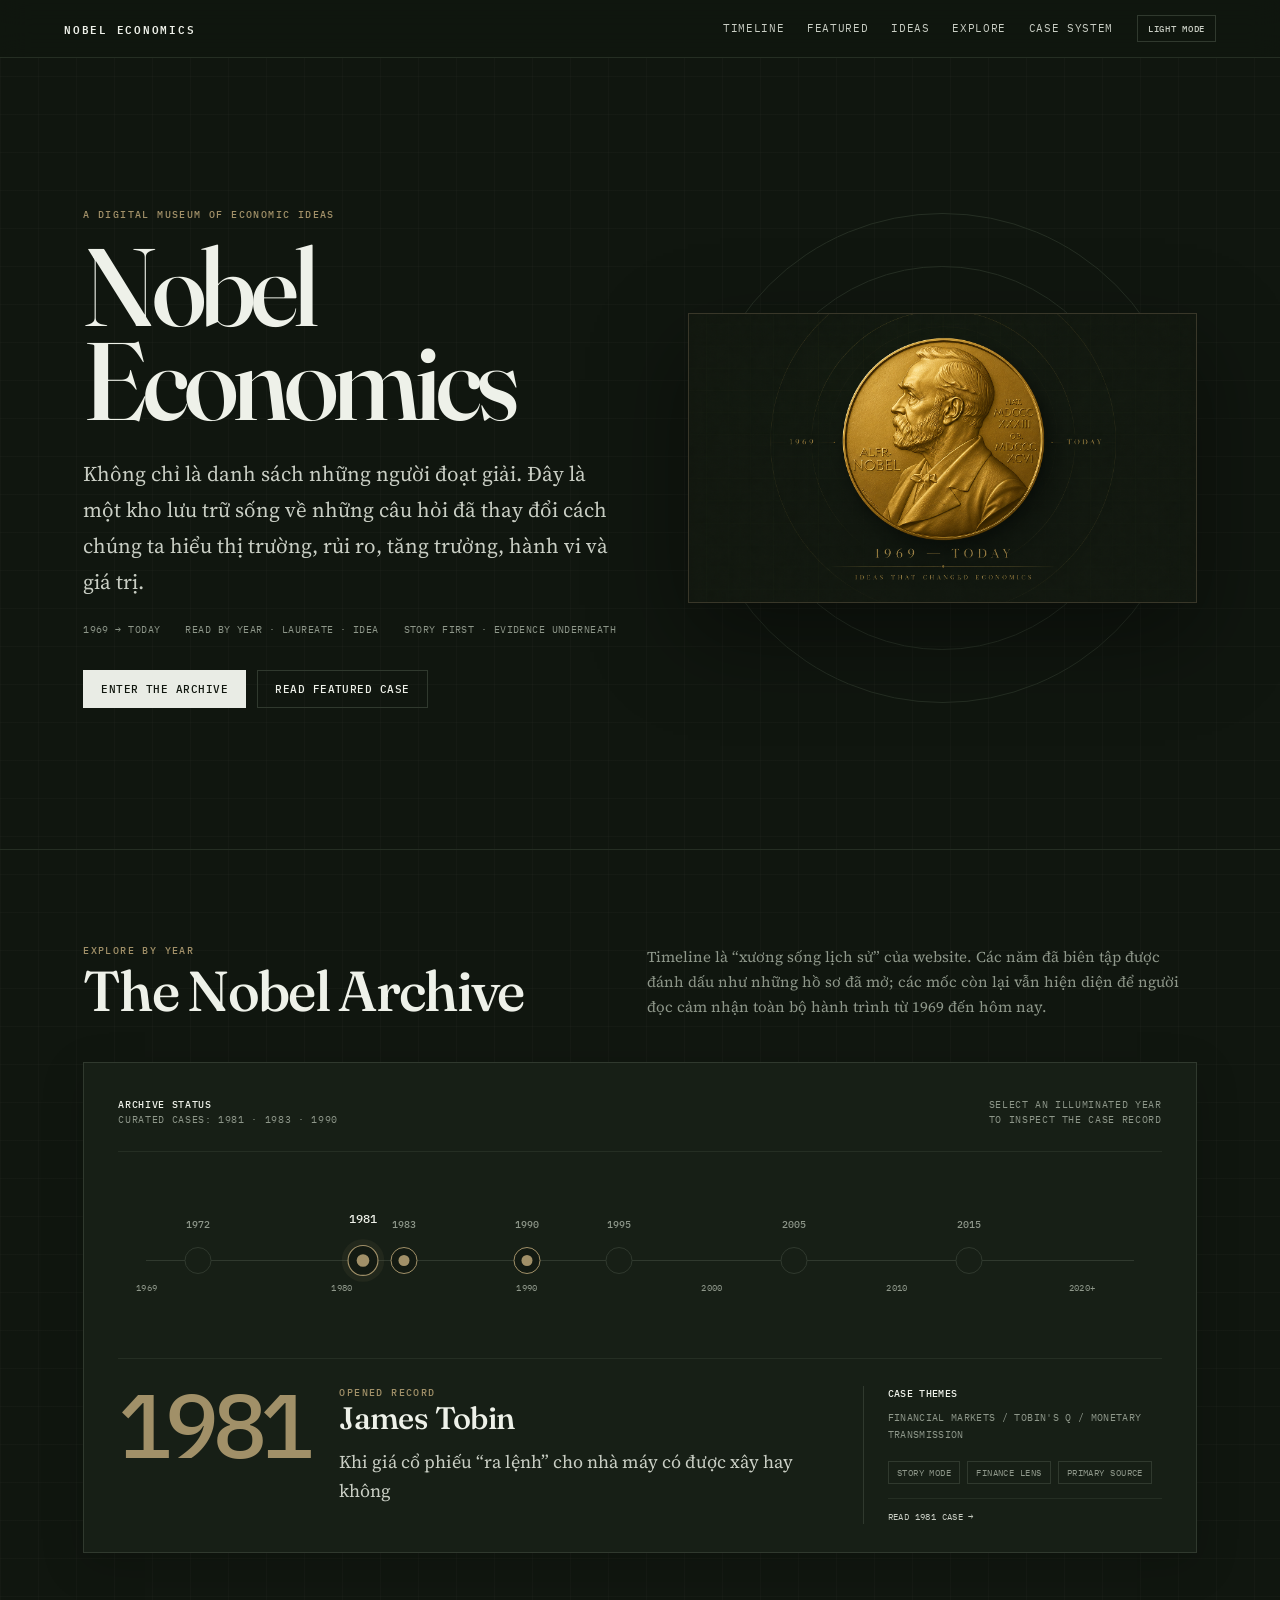
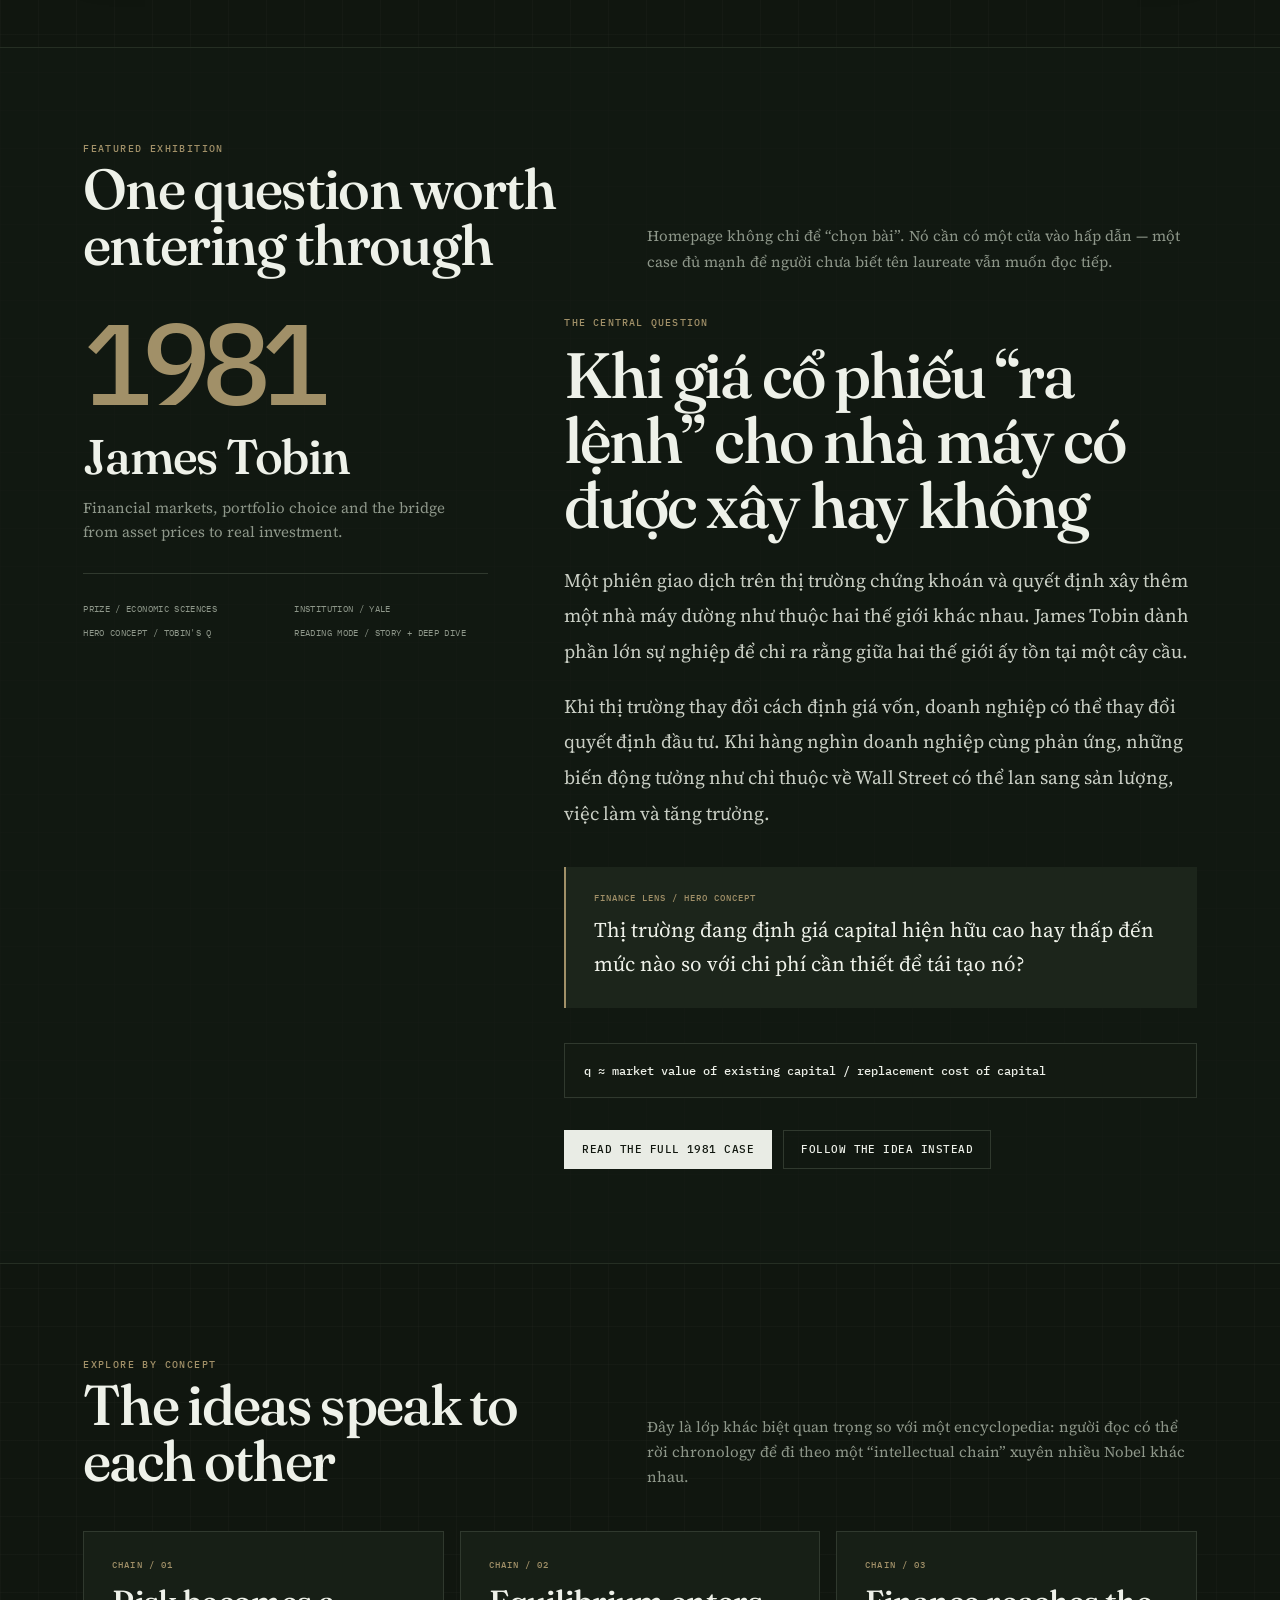
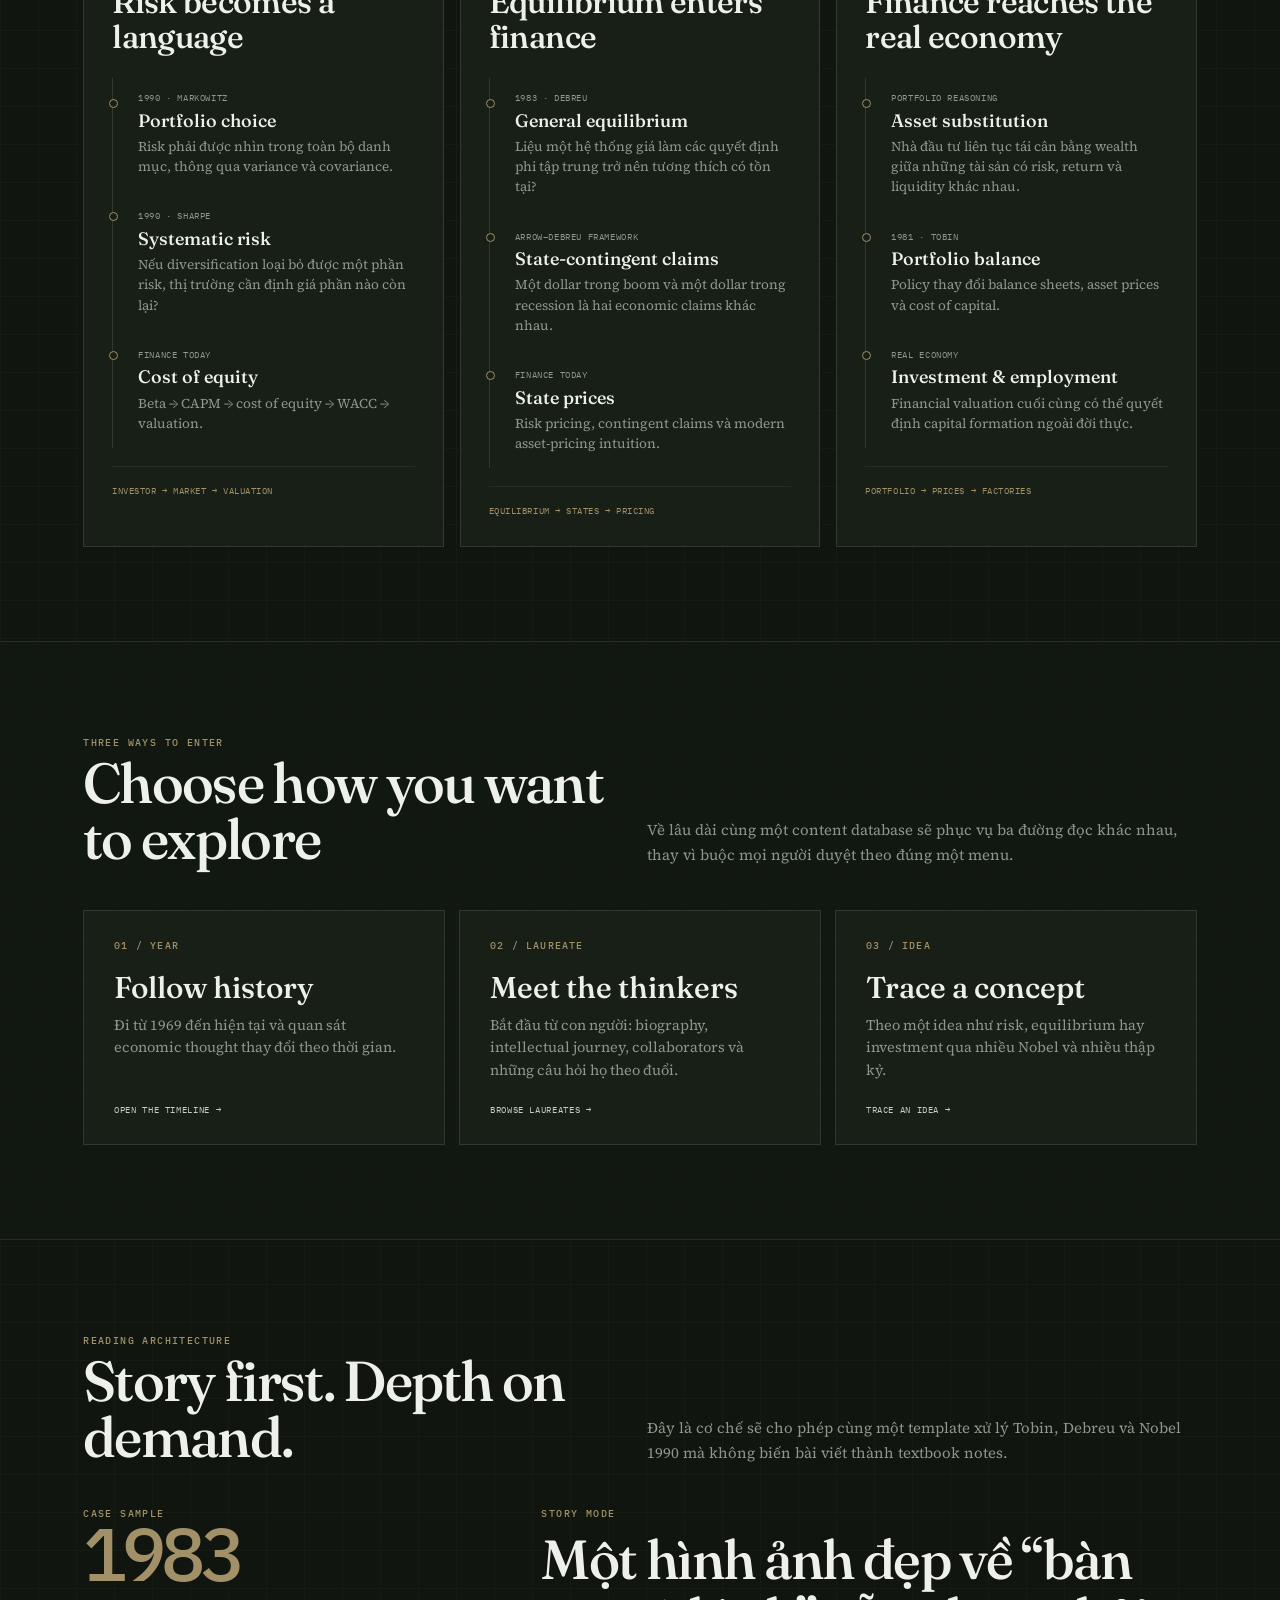
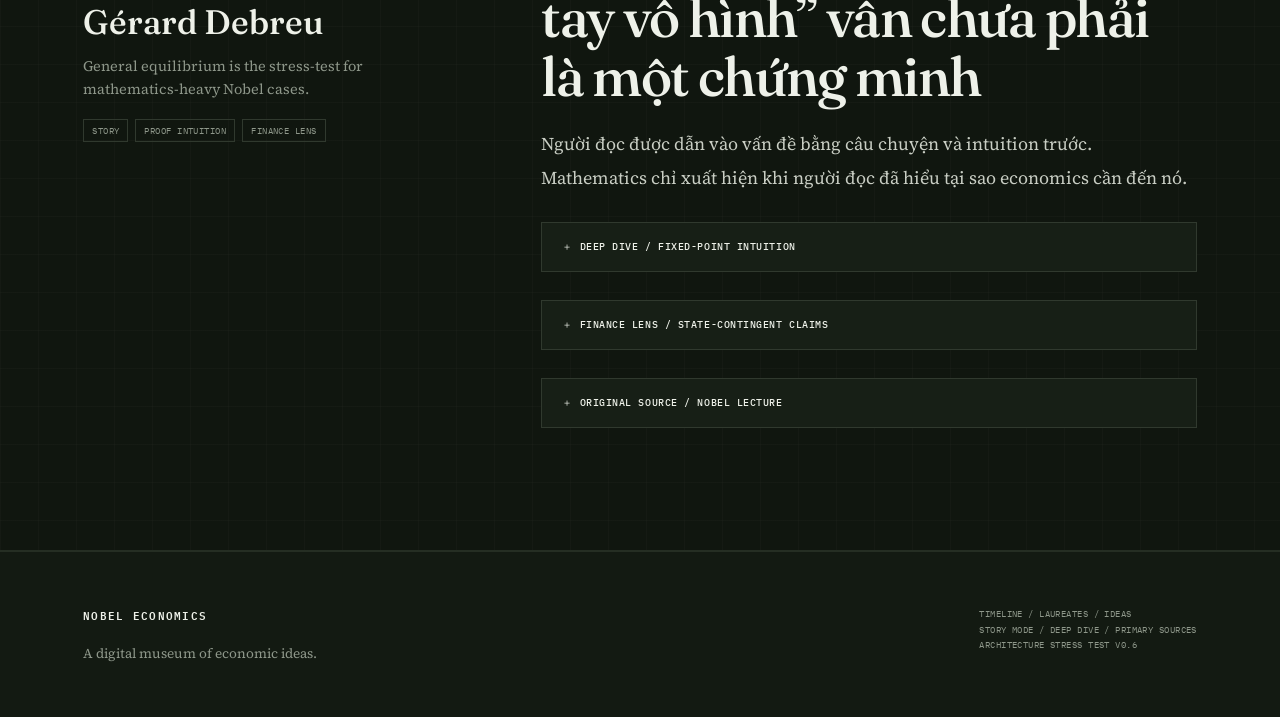
==== index.html @ 2928ac64 "Launch Nobel Economics v1" ====
<!doctype html>
<html lang="vi" data-theme="dark">
<head>
<meta charset="utf-8">
<meta name="viewport" content="width=device-width,initial-scale=1">
<meta name="color-scheme" content="dark light">
<title>Nobel Economics — Architecture Stress Test v0.6</title>
<link rel="preconnect" href="https://fonts.googleapis.com">
<link rel="preconnect" href="https://fonts.gstatic.com" crossorigin>
<link href="https://fonts.googleapis.com/css2?family=Fraunces:opsz,wght@9..144,400;9..144,520;9..144,650;9..144,750&family=IBM+Plex+Mono:wght@400;500;600&family=Source+Serif+4:opsz,wght@8..60,400;8..60,500;8..60,600&display=swap" rel="stylesheet">
<link rel="stylesheet" href="assets/site.css">
</head>
<body class="home-page">

<header class="topbar">
  <a class="brand" href="#home">NOBEL ECONOMICS</a>
  <div class="nav-wrap">
    <nav class="nav">
      <a href="#timeline">Timeline</a>
      <a href="#featured">Featured</a>
      <a href="#ideas">Ideas</a>
      <a href="#browse">Explore</a>
      <a href="#case-system">Case system</a>
    </nav>
    <button class="theme-toggle" id="themeToggle" type="button" aria-label="Chuyển chế độ sáng tối">LIGHT MODE</button>
  </div>
</header>

<main id="home">
  <section class="hero">
    <div>
      <div class="kicker">A digital museum of economic ideas</div>
      <h1>Nobel<br>Economics</h1>
      <p class="lead">Không chỉ là danh sách những người đoạt giải. Đây là một kho lưu trữ sống về những câu hỏi đã thay đổi cách chúng ta hiểu thị trường, rủi ro, tăng trưởng, hành vi và giá trị.</p>
      <div class="micro">
        <span>1969 → Today</span>
        <span>Read by year · laureate · idea</span>
        <span>Story first · evidence underneath</span>
      </div>
      <div class="cta">
        <a class="btn primary" href="#timeline">Enter the archive</a>
        <a class="btn ghost" href="cases/1981.html">Read featured case</a>
      </div>
    </div>

    <div class="medal-stage" aria-label="Nobel Economics medal hero">
      <div class="medal-art">
        <img src="assets/medal.png" alt="Stylized Nobel medal visual for the Nobel Economics project">
      </div>
    </div>
  </section>

  <section class="section" id="timeline">
    <div class="section-head">
      <div>
        <div class="kicker">Explore by year</div>
        <h2>The Nobel Archive</h2>
      </div>
      <div class="section-note">
        Timeline là “xương sống lịch sử” của website. Các năm đã biên tập được đánh dấu như những hồ sơ đã mở; các mốc còn lại vẫn hiện diện để người đọc cảm nhận toàn bộ hành trình từ 1969 đến hôm nay.
      </div>
    </div>

    <div class="archive-shell">
      <div class="archive-top">
        <div class="status"><b>Archive status</b><br>Curated cases: 1981 · 1983 · 1990</div>
        <div class="status">Select an illuminated year<br>to inspect the case record</div>
      </div>

      <div class="timeline-area">
        <div class="timeline-track">
          <div class="timeline-line"></div>

          <span class="timeline-decade" style="left:2%">1969</span>
          <span class="timeline-decade" style="left:21%">1980</span>
          <span class="timeline-decade" style="left:39%">1990</span>
          <span class="timeline-decade" style="left:57%">2000</span>
          <span class="timeline-decade" style="left:75%">2010</span>
          <span class="timeline-decade" style="left:93%">2020+</span>

          <button class="year-node available active" style="left:23%" data-year="1981" data-url="cases/1981.html" data-name="James Tobin" data-question="Khi giá cổ phiếu “ra lệnh” cho nhà máy có được xây hay không" data-topics="Financial markets / Tobin's q / Monetary transmission" aria-label="1981 James Tobin"></button>
          <button class="year-node available" style="left:27%" data-year="1983" data-url="cases/1983.html" data-name="Gérard Debreu" data-question="Một nền kinh tế phi tập trung có thực sự tồn tại một hệ thống giá cân bằng?" data-topics="General equilibrium / Fixed point / State-contingent claims" aria-label="1983 Gerard Debreu"></button>
          <button class="year-node available" style="left:39%" data-year="1990" data-url="cases/1990.html" data-name="Markowitz · Miller · Sharpe" data-question="Finance học cách đo lường, định giá và phân bổ rủi ro như thế nào?" data-topics="Portfolio / CAPM / Corporate finance" aria-label="1990 Markowitz Miller Sharpe"></button>

          <button class="year-node" style="left:7%" data-year="1972" aria-label="1972 chưa biên tập"></button>
          <button class="year-node" style="left:48%" data-year="1995" aria-label="1995 chưa biên tập"></button>
          <button class="year-node" style="left:65%" data-year="2005" aria-label="2005 chưa biên tập"></button>
          <button class="year-node" style="left:82%" data-year="2015" aria-label="2015 chưa biên tập"></button>
        </div>
      </div>

      <div class="timeline-detail" id="timelineDetail">
        <div class="year-big" id="detailYear">1981</div>
        <div>
          <div class="kicker">Opened record</div>
          <h3 id="detailName">James Tobin</h3>
          <p class="question" id="detailQuestion">Khi giá cổ phiếu “ra lệnh” cho nhà máy có được xây hay không</p>
        </div>
        <div class="meta-block">
          <strong>Case themes</strong>
          <div id="detailTopics">Financial markets / Tobin's q / Monetary transmission</div>
          <div class="tags"><span class="tag">Story mode</span><span class="tag">Finance lens</span><span class="tag">Primary source</span></div>
          <a class="idea-link" id="detailLink" href="cases/1981.html">Read 1981 case →</a>
        </div>
      </div>
    </div>
  </section>

  <section class="section alt" id="featured">
    <div class="section-head">
      <div>
        <div class="kicker">Featured exhibition</div>
        <h2>One question worth entering through</h2>
      </div>
      <div class="section-note">
        Homepage không chỉ để “chọn bài”. Nó cần có một cửa vào hấp dẫn — một case đủ mạnh để người chưa biết tên laureate vẫn muốn đọc tiếp.
      </div>
    </div>

    <div class="featured">
      <aside class="featured-ledger">
        <div class="featured-year">1981</div>
        <div class="featured-name">James Tobin</div>
        <p>Financial markets, portfolio choice and the bridge from asset prices to real investment.</p>
        <div class="ledger-rule"></div>
        <div class="ledger-list">
          <span>Prize / Economic Sciences</span>
          <span>Institution / Yale</span>
          <span>Hero concept / Tobin's q</span>
          <span>Reading mode / Story + Deep Dive</span>
        </div>
      </aside>

      <article class="featured-story">
        <div class="eyebrow">The central question</div>
        <h3>Khi giá cổ phiếu “ra lệnh” cho nhà máy có được xây hay không</h3>
        <p>Một phiên giao dịch trên thị trường chứng khoán và quyết định xây thêm một nhà máy dường như thuộc hai thế giới khác nhau. James Tobin dành phần lớn sự nghiệp để chỉ ra rằng giữa hai thế giới ấy tồn tại một cây cầu.</p>
        <p>Khi thị trường thay đổi cách định giá vốn, doanh nghiệp có thể thay đổi quyết định đầu tư. Khi hàng nghìn doanh nghiệp cùng phản ứng, những biến động tưởng như chỉ thuộc về Wall Street có thể lan sang sản lượng, việc làm và tăng trưởng.</p>

        <div class="quote-box">
          <div class="q-label">Finance lens / hero concept</div>
          <p>Thị trường đang định giá capital hiện hữu cao hay thấp đến mức nào so với chi phí cần thiết để tái tạo nó?</p>
        </div>

        <div class="formula">q ≈ market value of existing capital / replacement cost of capital</div>

        <div class="featured-actions">
          <a class="btn primary" href="cases/1981.html">Read the full 1981 case</a>
          <a class="btn ghost" href="#ideas">Follow the idea instead</a>
        </div>
      </article>
    </div>
  </section>

  <section class="section" id="ideas">
    <div class="section-head">
      <div>
        <div class="kicker">Explore by concept</div>
        <h2>The ideas speak to each other</h2>
      </div>
      <div class="section-note">
        Đây là lớp khác biệt quan trọng so với một encyclopedia: người đọc có thể rời chronology để đi theo một “intellectual chain” xuyên nhiều Nobel khác nhau.
      </div>
    </div>

    <div class="network">
      <article class="chain">
        <div class="chain-index">Chain / 01</div>
        <h3>Risk becomes a language</h3>
        <div class="chain-flow">
          <div class="chain-node"><small>1990 · Markowitz</small><b>Portfolio choice</b><p>Risk phải được nhìn trong toàn bộ danh mục, thông qua variance và covariance.</p></div>
          <div class="chain-node"><small>1990 · Sharpe</small><b>Systematic risk</b><p>Nếu diversification loại bỏ được một phần risk, thị trường cần định giá phần nào còn lại?</p></div>
          <div class="chain-node"><small>Finance today</small><b>Cost of equity</b><p>Beta → CAPM → cost of equity → WACC → valuation.</p></div>
        </div>
        <div class="chain-footer">Investor → market → valuation</div>
      </article>

      <article class="chain">
        <div class="chain-index">Chain / 02</div>
        <h3>Equilibrium enters finance</h3>
        <div class="chain-flow">
          <div class="chain-node"><small>1983 · Debreu</small><b>General equilibrium</b><p>Liệu một hệ thống giá làm các quyết định phi tập trung trở nên tương thích có tồn tại?</p></div>
          <div class="chain-node"><small>Arrow–Debreu framework</small><b>State-contingent claims</b><p>Một dollar trong boom và một dollar trong recession là hai economic claims khác nhau.</p></div>
          <div class="chain-node"><small>Finance today</small><b>State prices</b><p>Risk pricing, contingent claims và modern asset-pricing intuition.</p></div>
        </div>
        <div class="chain-footer">Equilibrium → states → pricing</div>
      </article>

      <article class="chain">
        <div class="chain-index">Chain / 03</div>
        <h3>Finance reaches the real economy</h3>
        <div class="chain-flow">
          <div class="chain-node"><small>Portfolio reasoning</small><b>Asset substitution</b><p>Nhà đầu tư liên tục tái cân bằng wealth giữa những tài sản có risk, return và liquidity khác nhau.</p></div>
          <div class="chain-node"><small>1981 · Tobin</small><b>Portfolio balance</b><p>Policy thay đổi balance sheets, asset prices và cost of capital.</p></div>
          <div class="chain-node"><small>Real economy</small><b>Investment & employment</b><p>Financial valuation cuối cùng có thể quyết định capital formation ngoài đời thực.</p></div>
        </div>
        <div class="chain-footer">Portfolio → prices → factories</div>
      </article>
    </div>
  </section>

  <section class="section alt" id="browse">
    <div class="section-head">
      <div>
        <div class="kicker">Three ways to enter</div>
        <h2>Choose how you want to explore</h2>
      </div>
      <div class="section-note">
        Về lâu dài cùng một content database sẽ phục vụ ba đường đọc khác nhau, thay vì buộc mọi người duyệt theo đúng một menu.
      </div>
    </div>

    <div class="browse-grid">
      <a class="browse-card" href="#timeline">
        <div><div class="num">01 / YEAR</div><h3>Follow history</h3><p>Đi từ 1969 đến hiện tại và quan sát economic thought thay đổi theo thời gian.</p></div>
        <span>Open the timeline →</span>
      </a>
      <a class="browse-card" href="#featured">
        <div><div class="num">02 / LAUREATE</div><h3>Meet the thinkers</h3><p>Bắt đầu từ con người: biography, intellectual journey, collaborators và những câu hỏi họ theo đuổi.</p></div>
        <span>Browse laureates →</span>
      </a>
      <a class="browse-card" href="#ideas">
        <div><div class="num">03 / IDEA</div><h3>Trace a concept</h3><p>Theo một idea như risk, equilibrium hay investment qua nhiều Nobel và nhiều thập kỷ.</p></div>
        <span>Trace an idea →</span>
      </a>
    </div>
  </section>

  <section class="section" id="case-system">
    <div class="section-head">
      <div>
        <div class="kicker">Reading architecture</div>
        <h2>Story first. Depth on demand.</h2>
      </div>
      <div class="section-note">
        Đây là cơ chế sẽ cho phép cùng một template xử lý Tobin, Debreu và Nobel 1990 mà không biến bài viết thành textbook notes.
      </div>
    </div>

    <div class="case-system">
      <aside>
        <div class="kicker">Case sample</div>
        <div class="case-year">1983</div>
        <h3>Gérard Debreu</h3>
        <p>General equilibrium is the stress-test for mathematics-heavy Nobel cases.</p>
        <div class="tags"><span class="tag">Story</span><span class="tag">Proof intuition</span><span class="tag">Finance lens</span></div>
      </aside>

      <article>
        <div class="kicker">Story mode</div>
        <h4>Một hình ảnh đẹp về “bàn tay vô hình” vẫn chưa phải là một chứng minh</h4>
        <p>Người đọc được dẫn vào vấn đề bằng câu chuyện và intuition trước. Mathematics chỉ xuất hiện khi người đọc đã hiểu tại sao economics cần đến nó.</p>

        <div class="deep">
          <button type="button">＋ Deep dive / fixed-point intuition</button>
          <div class="content">Expandable block dành cho topology, convexity, proof intuition hoặc diagram. Người đọc phổ thông có thể bỏ qua hoàn toàn mà narrative vẫn liền mạch.</div>
        </div>

        <div class="deep">
          <button type="button">＋ Finance lens / state-contingent claims</button>
          <div class="content">Một chiếc ô giao khi trời mưa và một chiếc ô giao khi trời nắng có thể là hai commodities khác nhau. Từ đây mở đường sang state prices và asset pricing.</div>
        </div>

        <div class="deep">
          <button type="button">＋ Original source / Nobel lecture</button>
          <div class="content">Primary source, page reference, quotation ngắn và context sẽ nằm ở lớp bằng chứng — tách khỏi dòng prose chính nhưng luôn truy cập được.</div>
        </div>
      </article>
    </div>
  </section>
</main>

<footer class="footer">
  <div><strong>NOBEL ECONOMICS</strong><br><br>A digital museum of economic ideas.</div>
  <div class="ledger">TIMELINE / LAUREATES / IDEAS<br>STORY MODE / DEEP DIVE / PRIMARY SOURCES<br>ARCHITECTURE STRESS TEST v0.6</div>
</footer>

<script src="assets/site.js" defer></script>
</body>
</html>
---- assets/site.css ----
:root{
  --display:"Fraunces",Georgia,serif;
  --text:"Source Serif 4",Georgia,serif;
  --mono:"IBM Plex Mono","Courier New",monospace;
  --gold:#e7b934;
  --brass:#75694f;
  --brass-hi:#a19068;
  --ease:220ms ease;
}
html[data-theme="dark"]{
  --bg:#10160f; --bg2:#131a12; --surface:#171f16; --surface2:#1c251b;
  --ink:#eef1e9; --ink2:#c9cec4; --muted:#8e978a;
  --line:#30392e; --line2:#252e23; --button:#e9ece5; --button-ink:#11170f;
  --shadow:rgba(0,0,0,.4); --grid:rgba(184,192,171,.026); --progress:#a19068;
}
html[data-theme="light"]{
  --bg:#ebe7dd; --bg2:#e3ded2; --surface:#f4f0e7; --surface2:#ece6da;
  --ink:#182117; --ink2:#394236; --muted:#6f756b;
  --line:#c8c0b0; --line2:#d7d0c3; --button:#172016; --button-ink:#f6f2e9;
  --shadow:rgba(31,39,30,.15); --grid:rgba(34,54,31,.034); --progress:#75694f;
}
*{box-sizing:border-box}
html{scroll-behavior:smooth}
body{
  margin:0;color:var(--ink);font-family:var(--text);
  background-color:var(--bg);
  background-image:
    linear-gradient(var(--grid) 1px,transparent 1px),
    linear-gradient(90deg,var(--grid) 1px,transparent 1px);
  background-size:38px 38px;
  transition:background-color var(--ease),color var(--ease);
}
a{color:inherit;text-decoration:none}
button{font:inherit}
::selection{background:var(--brass-hi);color:#fff}

.topbar{
  position:sticky;top:0;z-index:70;
  display:flex;align-items:center;justify-content:space-between;gap:24px;
  padding:15px 5vw;
  background:color-mix(in srgb,var(--bg) 91%,transparent);
  backdrop-filter:blur(14px);
  border-bottom:1px solid var(--line2);
}
.brand{font:600 11px/1 var(--mono);letter-spacing:.16em}
.nav-wrap,.nav-right{display:flex;align-items:center;gap:24px}
.nav{
  display:flex;gap:23px;
  font:400 10.5px/1 var(--mono);
  letter-spacing:.06em;color:var(--ink2);text-transform:uppercase;
}
.nav a:hover,.back:hover{color:var(--ink)}
.back{
  font:400 9.5px/1 var(--mono);
  letter-spacing:.06em;color:var(--muted);text-transform:uppercase;
}
.theme-toggle{
  border:1px solid var(--line);background:transparent;color:var(--ink2);
  padding:8px 10px;cursor:pointer;
  font:500 9px/1 var(--mono);letter-spacing:.08em;
}
.theme-toggle:hover{border-color:var(--brass-hi);color:var(--ink)}

.kicker{
  font:500 10px/1.3 var(--mono);
  letter-spacing:.14em;color:var(--brass-hi);text-transform:uppercase;
}
.btn{
  display:inline-block;padding:13px 17px;border:1px solid var(--line);
  font:500 10.5px/1 var(--mono);letter-spacing:.045em;text-transform:uppercase;
  transition:all var(--ease);
}
.btn.primary{background:var(--button);border-color:var(--button);color:var(--button-ink)}
.btn.ghost:hover,.btn.secondary:hover{border-color:var(--brass-hi);background:var(--surface)}
.tags{display:flex;gap:7px;flex-wrap:wrap;margin-top:18px}
.tag{
  padding:6px 8px;border:1px solid var(--line);color:var(--muted);
  font:400 9px/1 var(--mono);letter-spacing:.05em;text-transform:uppercase;
}

.deep{margin:28px 0;border:1px solid var(--line);background:var(--surface)}
.deep button{
  width:100%;border:0;background:transparent;text-align:left;cursor:pointer;
  padding:18px 20px;color:var(--ink);
  font:500 10px/1.2 var(--mono);letter-spacing:.055em;text-transform:uppercase;
}
.deep button:hover{color:var(--brass-hi)}
.deep .content{
  display:none;padding:0 20px 22px;color:var(--muted);
  font-size:14.8px;line-height:1.72;
}
.deep.open .content{display:block}
.deep .source-line{
  margin-top:15px;padding-top:13px;border-top:1px solid var(--line2);
  font:400 8.7px/1.6 var(--mono);letter-spacing:.04em;
  text-transform:uppercase;color:var(--muted);
}

.footer{
  padding:54px 6.5vw;background:var(--bg2);
  border-top:1px solid var(--line2);
  display:flex;justify-content:space-between;gap:30px;flex-wrap:wrap;
  color:var(--muted);font-size:13.5px;
}
.footer strong{font:600 10.5px/1 var(--mono);letter-spacing:.12em;color:var(--ink)}
.footer .ledger{
  font:400 8.7px/1.8 var(--mono);
  letter-spacing:.05em;text-transform:uppercase;
}

/* HOME ----------------------------------------------------------- */
.home-page .hero{
  min-height:88vh;display:grid;grid-template-columns:1.03fr .97fr;gap:5vw;
  align-items:center;padding:8vh 6.5vw 7vh;border-bottom:1px solid var(--line2);
}
.home-page .hero h1{
  font:520 clamp(62px,8.6vw,120px)/.86 var(--display);
  letter-spacing:-.047em;margin:18px 0 28px;
}
.home-page .hero .lead{
  max-width:710px;color:var(--ink2);font-size:21px;line-height:1.72;margin:0;
}
.home-page .hero .micro{
  margin-top:22px;display:flex;gap:25px;flex-wrap:wrap;color:var(--muted);
  font:400 9.7px/1.6 var(--mono);letter-spacing:.045em;text-transform:uppercase;
}
.cta{display:flex;gap:11px;flex-wrap:wrap;margin-top:32px}
.medal-stage{position:relative;display:grid;place-items:center;min-height:540px}
.medal-stage:before,.medal-stage:after{
  content:"";position:absolute;border:1px solid var(--line2);
  border-radius:50%;pointer-events:none;
}
.medal-stage:before{width:96%;aspect-ratio:1}
.medal-stage:after{width:75%;aspect-ratio:1}
.medal-art{
  position:relative;z-index:2;width:min(100%,760px);
  border:1px solid color-mix(in srgb,var(--brass) 42%,transparent);
  box-shadow:0 34px 90px var(--shadow);background:#0d130d;overflow:hidden;
}
.medal-art img{display:block;width:100%;height:auto}

.section{padding:94px 6.5vw;border-bottom:1px solid var(--line2)}
.section.alt{background:color-mix(in srgb,var(--bg2) 72%,transparent)}
.section-head{
  display:flex;align-items:end;justify-content:space-between;gap:35px;margin-bottom:42px;
}
.section h2{
  margin:6px 0 0;font:520 clamp(40px,4.4vw,61px)/1 var(--display);
  letter-spacing:-.03em;
}
.section-note{max-width:550px;color:var(--muted);font-size:15px;line-height:1.68}

.archive-shell{
  border:1px solid var(--line);background:var(--surface);
  padding:34px 34px 28px;box-shadow:0 12px 40px color-mix(in srgb,var(--shadow) 42%,transparent);
}
.archive-top{
  display:flex;justify-content:space-between;gap:20px;align-items:center;
  padding-bottom:24px;border-bottom:1px solid var(--line2);
}
.archive-top .status{
  font:400 9.5px/1.6 var(--mono);
  letter-spacing:.07em;color:var(--muted);text-transform:uppercase;
}
.archive-top .status b{color:var(--ink);font-weight:500}
.timeline-area{position:relative;padding:58px 8px 20px;overflow-x:auto}
.timeline-track{position:relative;min-width:920px;height:120px}
.timeline-line{position:absolute;left:20px;right:20px;top:50px;height:1px;background:var(--line)}
.timeline-decade{
  position:absolute;top:73px;transform:translateX(-50%);
  font:400 9px/1 var(--mono);color:var(--muted);letter-spacing:.03em;
}
.year-node{
  position:absolute;top:37px;transform:translateX(-50%);
  width:27px;height:27px;border-radius:50%;border:1px solid var(--line);
  background:var(--surface);cursor:pointer;transition:all var(--ease);padding:0;
}
.year-node:after{
  content:attr(data-year);position:absolute;top:-28px;left:50%;
  transform:translateX(-50%);white-space:nowrap;
  font:500 10px/1 var(--mono);color:var(--muted);
}
.year-node.available{border-color:var(--brass-hi);background:var(--bg2)}
.year-node.available:before{
  content:"";position:absolute;inset:7px;border-radius:50%;background:var(--brass-hi);
}
.year-node.available:hover,.year-node.available.active{
  transform:translateX(-50%) scale(1.15);
  box-shadow:0 0 0 5px color-mix(in srgb,var(--brass) 12%,transparent);
}
.year-node.available.active:after{color:var(--ink)}
.timeline-detail{
  margin-top:8px;border-top:1px solid var(--line2);padding-top:27px;
  display:grid;grid-template-columns:.34fr 1.15fr .7fr;gap:32px;align-items:start;
}
.timeline-detail .year-big{
  font:500 clamp(55px,7vw,94px)/.88 var(--mono);
  letter-spacing:-.075em;color:var(--brass-hi);
}
.timeline-detail h3{
  margin:2px 0 12px;font:520 31px/1.1 var(--display);letter-spacing:-.02em;
}
.timeline-detail .question{color:var(--ink2);font-size:18px;line-height:1.62;margin:0}
.meta-block{
  border-left:1px solid var(--line);padding-left:24px;
  font:400 9.7px/1.7 var(--mono);color:var(--muted);
  letter-spacing:.035em;text-transform:uppercase;
}
.meta-block strong{display:block;color:var(--ink);font-weight:500;margin-bottom:8px}

.featured{display:grid;grid-template-columns:.78fr 1.22fr;gap:6vw;align-items:start}
.featured-ledger{position:sticky;top:96px}
.featured-year{
  font:500 clamp(72px,9vw,128px)/.8 var(--mono);
  letter-spacing:-.085em;color:var(--brass-hi);
}
.featured-name{
  font:520 clamp(34px,3.8vw,52px)/1 var(--display);
  letter-spacing:-.025em;margin:24px 0 8px;
}
.featured-ledger p{color:var(--muted);line-height:1.65;font-size:15px;max-width:390px}
.ledger-rule{height:1px;background:var(--line);margin:28px 0}
.ledger-list{
  display:grid;grid-template-columns:1fr 1fr;gap:10px 18px;
  font:400 9px/1.55 var(--mono);color:var(--muted);
  letter-spacing:.04em;text-transform:uppercase;
}
.featured-story{max-width:840px}
.featured-story .eyebrow{
  font:500 10px/1.3 var(--mono);letter-spacing:.12em;
  color:var(--brass-hi);text-transform:uppercase;
}
.featured-story h3{
  margin:13px 0 25px;font:520 clamp(43px,5vw,68px)/1.02 var(--display);
  letter-spacing:-.034em;
}
.featured-story p{font-size:19px;line-height:1.88;color:var(--ink2)}
.quote-box{
  margin:35px 0;padding:26px 28px;border-left:2px solid var(--brass-hi);
  background:var(--surface2);
}
.quote-box .q-label{
  font:500 9px/1 var(--mono);letter-spacing:.11em;
  color:var(--brass-hi);text-transform:uppercase;
}
.quote-box p{margin:11px 0 0;font-size:21px;line-height:1.65;color:var(--ink)}
.formula{
  margin:27px 0;padding:17px 19px;background:var(--bg2);
  border:1px solid var(--line);
  font:500 12px/1.6 var(--mono);color:var(--ink);
}
.featured-actions{display:flex;gap:11px;flex-wrap:wrap;margin-top:32px}

.network{display:grid;grid-template-columns:repeat(3,1fr);gap:16px}
.chain{
  position:relative;border:1px solid var(--line);background:var(--surface);
  padding:28px;min-height:410px;overflow:hidden;
  transition:border-color var(--ease),transform var(--ease);
}
.chain:hover{border-color:var(--brass);transform:translateY(-3px)}
.chain-index{
  font:500 9px/1 var(--mono);letter-spacing:.12em;
  color:var(--brass-hi);text-transform:uppercase;
}
.chain h3{font:520 32px/1.08 var(--display);margin:16px 0 24px;letter-spacing:-.02em}
.chain-flow{display:flex;flex-direction:column;gap:0}
.chain-node{position:relative;padding:14px 0 14px 25px;border-left:1px solid var(--line)}
.chain-node:before{
  content:"";position:absolute;left:-4px;top:21px;width:7px;height:7px;
  border-radius:50%;background:var(--surface);border:1px solid var(--brass-hi);
}
.chain-node + .chain-node{padding-top:19px}
.chain-node small{
  display:block;font:400 8.7px/1.3 var(--mono);
  letter-spacing:.07em;color:var(--muted);text-transform:uppercase;
}
.chain-node b{
  display:block;margin-top:5px;font:520 18px/1.3 var(--display);
  font-weight:520;color:var(--ink);
}
.chain-node p{margin:5px 0 0;color:var(--muted);font-size:13.5px;line-height:1.5}
.chain-footer{
  margin-top:18px;padding-top:17px;border-top:1px solid var(--line2);
  font:400 9px/1.5 var(--mono);color:var(--brass-hi);
  letter-spacing:.06em;text-transform:uppercase;
}

.browse-grid{display:grid;grid-template-columns:repeat(3,1fr);gap:14px}
.browse-card{
  border:1px solid var(--line);background:var(--surface);padding:30px;min-height:235px;
  display:flex;flex-direction:column;justify-content:space-between;transition:all var(--ease);
}
.browse-card:hover{border-color:var(--brass);background:var(--surface2)}
.browse-card .num{font:500 10px/1 var(--mono);color:var(--brass-hi);letter-spacing:.12em}
.browse-card h3{font:520 30px/1.1 var(--display);margin:20px 0 10px}
.browse-card p{margin:0;color:var(--muted);font-size:14.5px;line-height:1.58}
.browse-card span{
  font:400 9px/1 var(--mono);letter-spacing:.07em;
  color:var(--ink2);text-transform:uppercase;
}

.case-system{display:grid;grid-template-columns:.72fr 1.28fr;gap:7vw}
.case-system aside{position:sticky;top:96px;align-self:start}
.case-system .case-year{
  font:500 74px/.9 var(--mono);color:var(--brass-hi);letter-spacing:-.07em;
}
.case-system h3{font:520 34px/1.05 var(--display);margin:18px 0 8px}
.case-system aside p{color:var(--muted);font-size:14.5px;line-height:1.6}
.case-system article h4{
  font:520 clamp(38px,4.3vw,58px)/1.06 var(--display);
  letter-spacing:-.03em;margin:10px 0 22px;
}
.case-system article p{font-size:18px;line-height:1.86;color:var(--ink2)}

/* CASE PAGE ------------------------------------------------------ */
.progress{
  position:fixed;top:0;left:0;z-index:90;width:0;height:2px;
  background:var(--progress);transition:width 80ms linear;
}
.case-hero{
  min-height:78vh;padding:9vh 7vw 7vh;border-bottom:1px solid var(--line2);
  display:grid;grid-template-columns:.66fr 1.34fr;gap:7vw;align-items:end;
}
.hero-meta{
  align-self:stretch;display:flex;flex-direction:column;justify-content:space-between;
  border-right:1px solid var(--line);padding-right:34px;
}
.case-year{
  font:500 clamp(78px,10vw,145px)/.78 var(--mono);
  letter-spacing:-.09em;color:var(--brass-hi);
}
.meta-list{
  margin-top:28px;display:grid;gap:9px;
  font:400 9px/1.55 var(--mono);letter-spacing:.045em;
  color:var(--muted);text-transform:uppercase;
}
.meta-list b{color:var(--ink);font-weight:500}
.hero-title h1{
  margin:16px 0 24px;font:520 clamp(50px,6vw,88px)/.98 var(--display);
  letter-spacing:-.04em;
}
.hero-title .subtitle{
  max-width:900px;margin:0;color:var(--ink2);font-size:23px;line-height:1.58;
}
.hero-title .citation{
  margin-top:30px;padding-top:20px;border-top:1px solid var(--line);
  color:var(--muted);
  font:400 10px/1.65 var(--mono);letter-spacing:.035em;text-transform:uppercase;
}

.read-shell{
  display:grid;grid-template-columns:270px minmax(0,820px) 1fr;
  gap:48px;padding:76px 6vw 110px;align-items:start;
}
.toc{
  position:sticky;top:86px;border-left:1px solid var(--line);padding-left:20px;
}
.toc .toc-title{
  font:500 9px/1 var(--mono);letter-spacing:.11em;
  color:var(--brass-hi);text-transform:uppercase;margin-bottom:18px;
}
.toc a{
  display:block;padding:7px 0;color:var(--muted);
  font:400 10px/1.35 var(--mono);letter-spacing:.025em;
}
.toc a:hover,.toc a.active{color:var(--ink)}
.toc .toc-year{
  margin-top:28px;padding-top:18px;border-top:1px solid var(--line2);
  font:400 8.5px/1.6 var(--mono);letter-spacing:.05em;
  color:var(--muted);text-transform:uppercase;
}

.story{max-width:820px}
.story-section{scroll-margin-top:92px;margin-bottom:78px}
.story-section .section-no{
  font:500 9px/1 var(--mono);letter-spacing:.14em;
  color:var(--brass-hi);text-transform:uppercase;margin-bottom:14px;
}
.story h2{
  margin:0 0 24px;font:520 clamp(34px,4vw,50px)/1.05 var(--display);
  letter-spacing:-.028em;
}
.story p{margin:0 0 22px;color:var(--ink2);font-size:19px;line-height:1.9}
.story strong{color:var(--ink);font-weight:600}
.story em{color:var(--ink)}
.dropcap:first-letter{
  float:left;font:650 76px/.75 var(--display);
  padding:10px 10px 4px 0;color:var(--brass-hi);
}
.callout{
  margin:34px 0;padding:26px 28px;border-left:2px solid var(--brass-hi);
  background:var(--surface2);
}
.callout-label{
  font:500 9px/1 var(--mono);letter-spacing:.12em;
  color:var(--brass-hi);text-transform:uppercase;
}
.callout p{margin:12px 0 0;color:var(--ink);font-size:20px;line-height:1.7}

.step-flow{margin:30px 0;border:1px solid var(--line);background:var(--surface)}
.flow-row{
  display:grid;grid-template-columns:48px 1fr;gap:18px;
  padding:18px 20px;border-bottom:1px solid var(--line2);
}
.flow-row:last-child{border-bottom:0}
.flow-no{font:500 10px/1.5 var(--mono);color:var(--brass-hi)}
.flow-row b{font:520 18px/1.4 var(--display)}
.flow-row p{margin:5px 0 0;font-size:15.5px;line-height:1.55;color:var(--muted)}

.aside-rail{position:sticky;top:86px;min-width:0}
.rail-card{
  border:1px solid var(--line);background:var(--surface);
  padding:20px;margin-bottom:16px;
}
.rail-label{
  font:500 8.5px/1 var(--mono);letter-spacing:.11em;
  color:var(--brass-hi);text-transform:uppercase;
}
.rail-card h3{margin:12px 0 8px;font:520 22px/1.1 var(--display)}
.rail-card p{margin:0;color:var(--muted);font-size:13.5px;line-height:1.55}
.idea-link{
  display:block;margin-top:14px;padding-top:12px;border-top:1px solid var(--line2);
  font:400 8.5px/1.5 var(--mono);color:var(--ink2);
  letter-spacing:.045em;text-transform:uppercase;
}
.idea-link:hover{color:var(--brass-hi)}

.takeaway{margin-top:88px;padding:42px 0 0;border-top:1px solid var(--line)}
.takeaway h2{font-size:48px}
.takeaway .memory{
  margin-top:30px;padding:30px;border:1px solid var(--line);background:var(--surface2);
}
.takeaway .memory p{font-size:21px;line-height:1.72;color:var(--ink)}
.next-case{
  margin-top:70px;padding:32px;border:1px solid var(--line);background:var(--surface);
  display:grid;grid-template-columns:.25fr 1fr auto;gap:25px;align-items:center;
}
.next-year{font:500 35px/1 var(--mono);color:var(--brass-hi)}
.next-case h3{margin:0;font:520 25px/1.15 var(--display)}
.next-case p{margin:7px 0 0;font-size:13.5px;color:var(--muted);line-height:1.5}
.next-arrow{font:500 18px/1 var(--mono);color:var(--brass-hi)}

@media(max-width:1180px){
  .read-shell{grid-template-columns:220px minmax(0,780px)}
  .aside-rail{display:none}
}
@media(max-width:980px){
  .nav{display:none}
  .home-page .hero{grid-template-columns:1fr;padding-top:72px}
  .medal-stage{min-height:320px}.medal-art{width:100%}
  .timeline-detail{grid-template-columns:.3fr 1fr}
  .meta-block{
    grid-column:1/-1;border-left:0;border-top:1px solid var(--line);
    padding:18px 0 0;
  }
  .featured,.case-system{grid-template-columns:1fr}
  .featured-ledger,.case-system aside{position:static}
  .network,.browse-grid{grid-template-columns:1fr}
  .section-head{align-items:flex-start;flex-direction:column}
}
@media(max-width:850px){
  .case-hero{grid-template-columns:1fr;min-height:auto;padding-top:72px}
  .hero-meta{
    border-right:0;border-bottom:1px solid var(--line);
    padding:0 0 28px;
  }
  .case-year{font-size:88px}
  .read-shell{grid-template-columns:1fr;padding-left:7vw;padding-right:7vw}
  .toc{
    position:static;border-left:0;border-bottom:1px solid var(--line);
    padding:0 0 24px;display:grid;grid-template-columns:repeat(2,1fr);gap:2px 20px;
  }
  .toc .toc-title,.toc .toc-year{grid-column:1/-1}
}
@media(max-width:560px){
  .topbar{padding:13px 18px}
  .home-page .hero,.section{padding-left:22px;padding-right:22px}
  .home-page .hero .lead{font-size:18px}
  .archive-shell{padding:24px 18px}
  .timeline-detail{grid-template-columns:1fr}
  .timeline-detail .year-big{font-size:55px}
  .ledger-list{grid-template-columns:1fr}
  .featured-story p,.case-system article p{font-size:17.5px}
  .case-hero{padding-left:22px;padding-right:22px}
  .hero-title .subtitle{font-size:19px}
  .read-shell{padding-left:22px;padding-right:22px}
  .story p{font-size:17.5px}
  .toc{grid-template-columns:1fr}
  .next-case{grid-template-columns:1fr}
  .footer{padding-left:22px;padding-right:22px}
}
@media(prefers-reduced-motion:reduce){
  *{scroll-behavior:auto!important;transition:none!important}
}
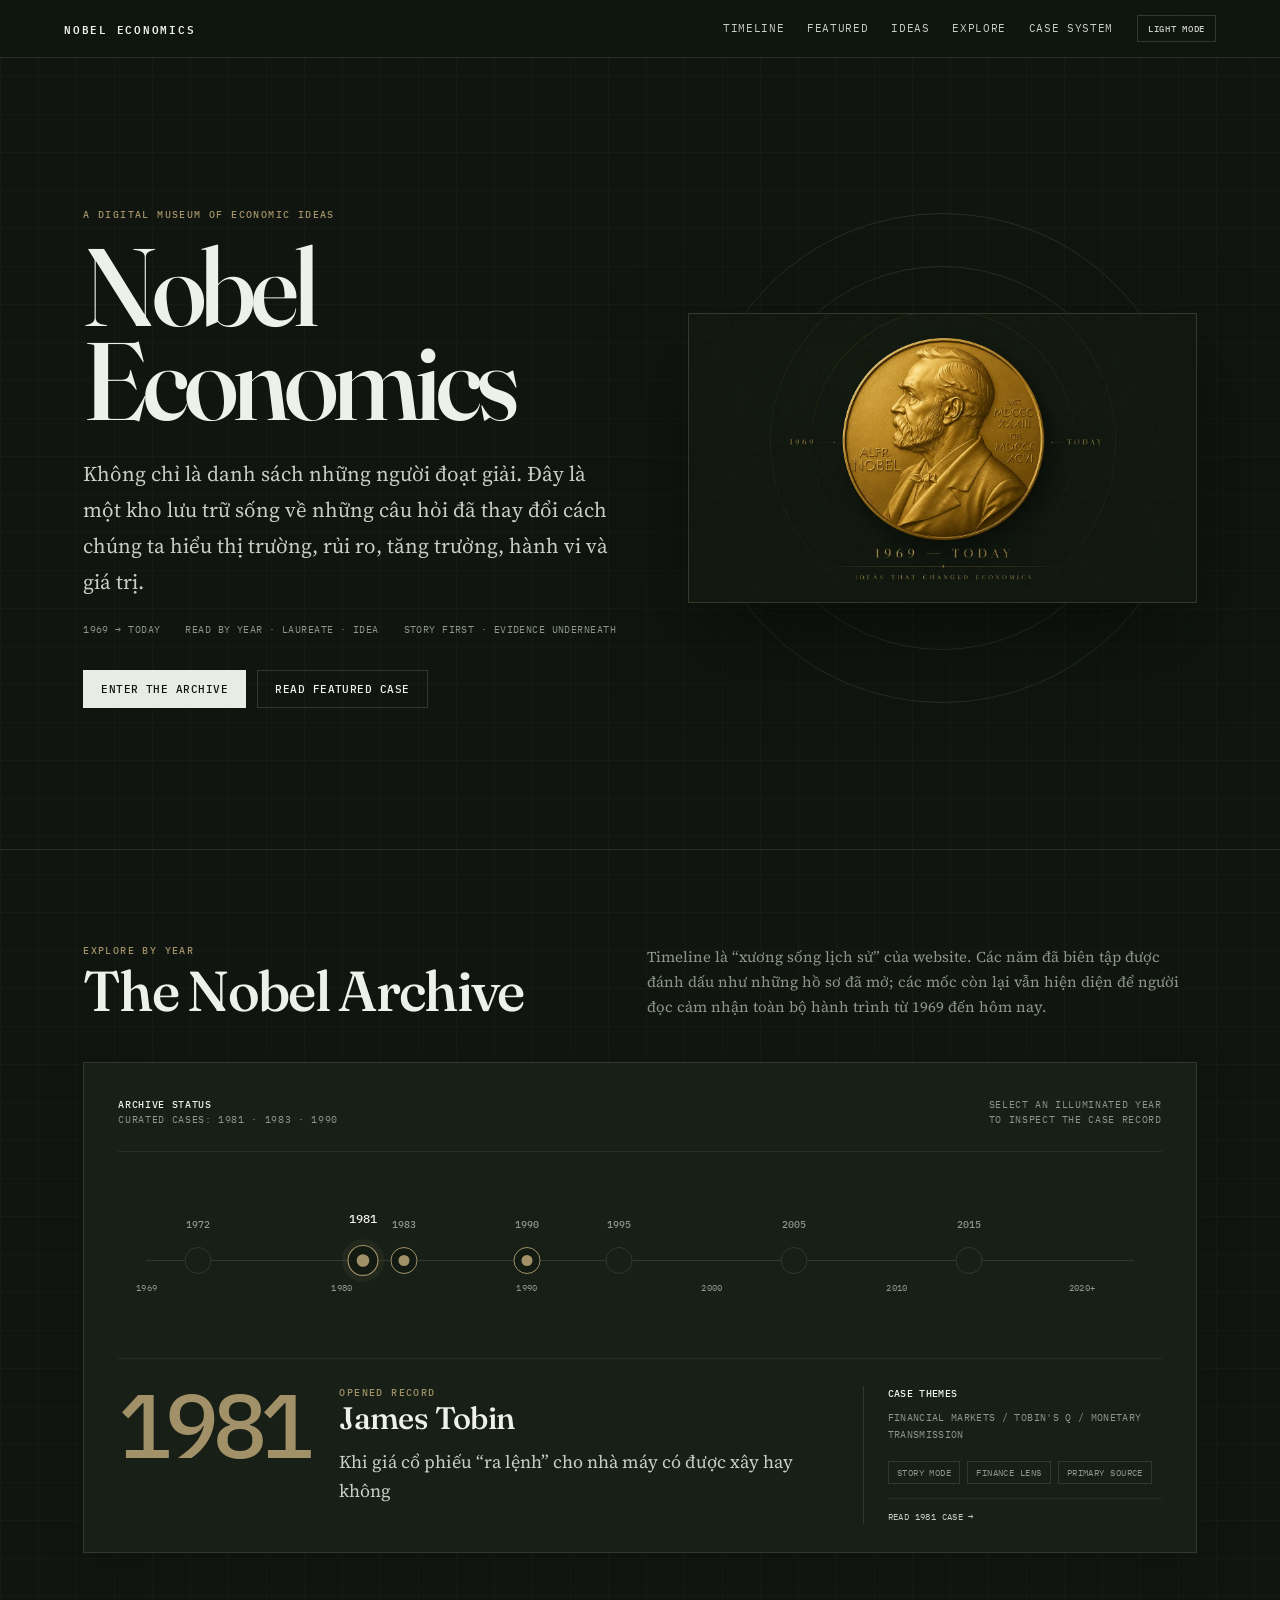
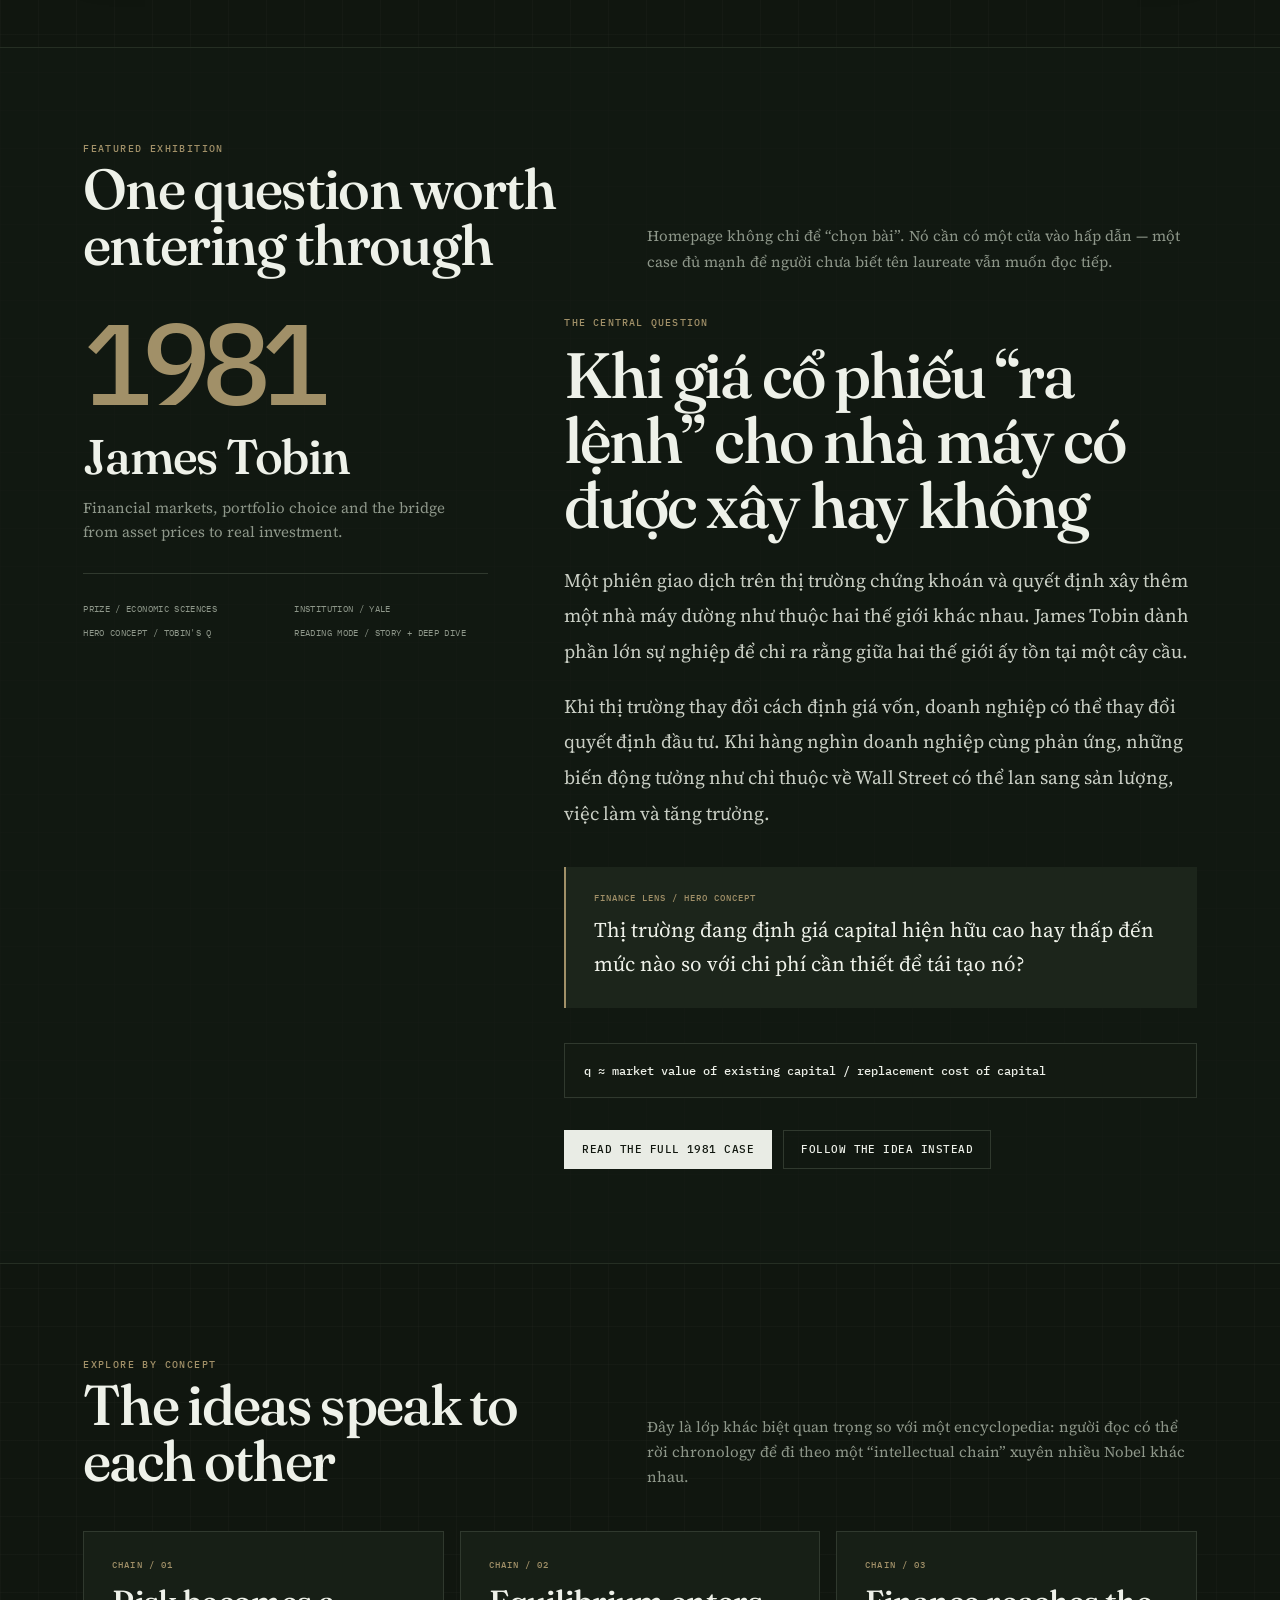
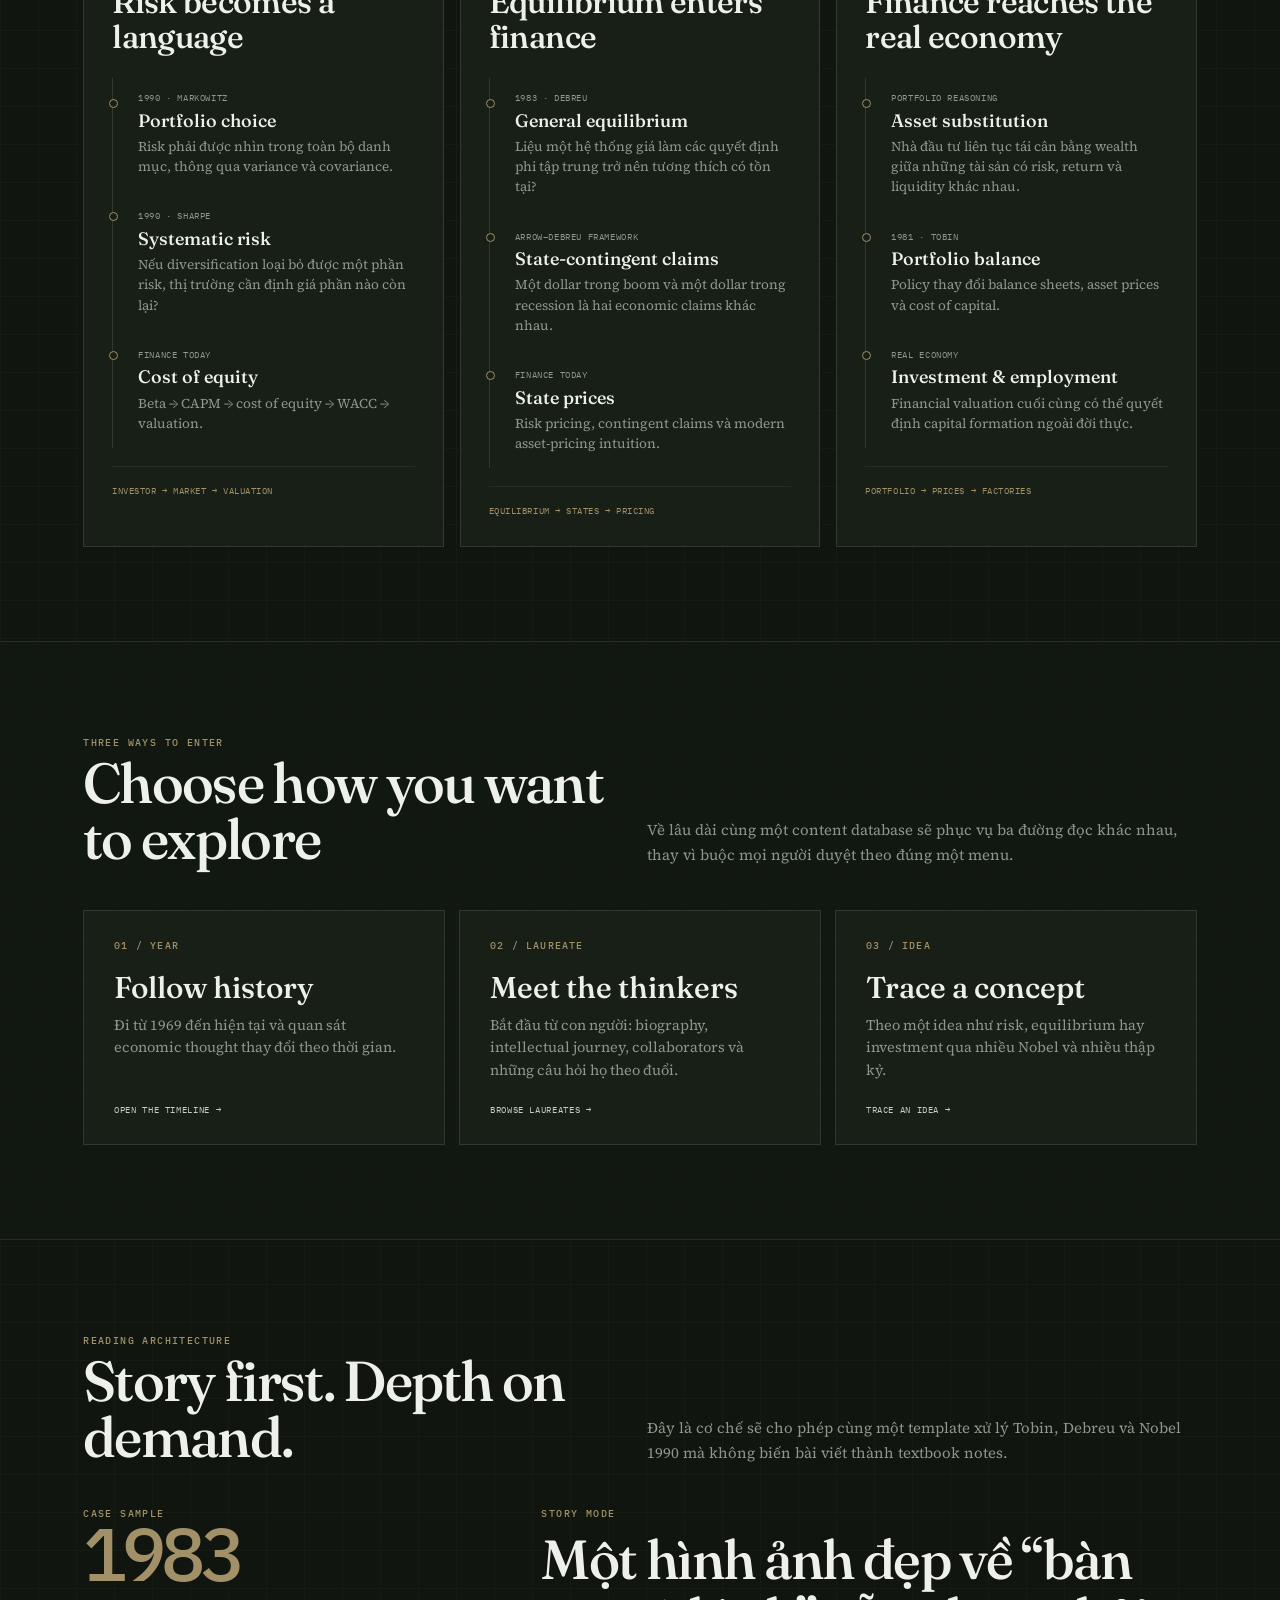
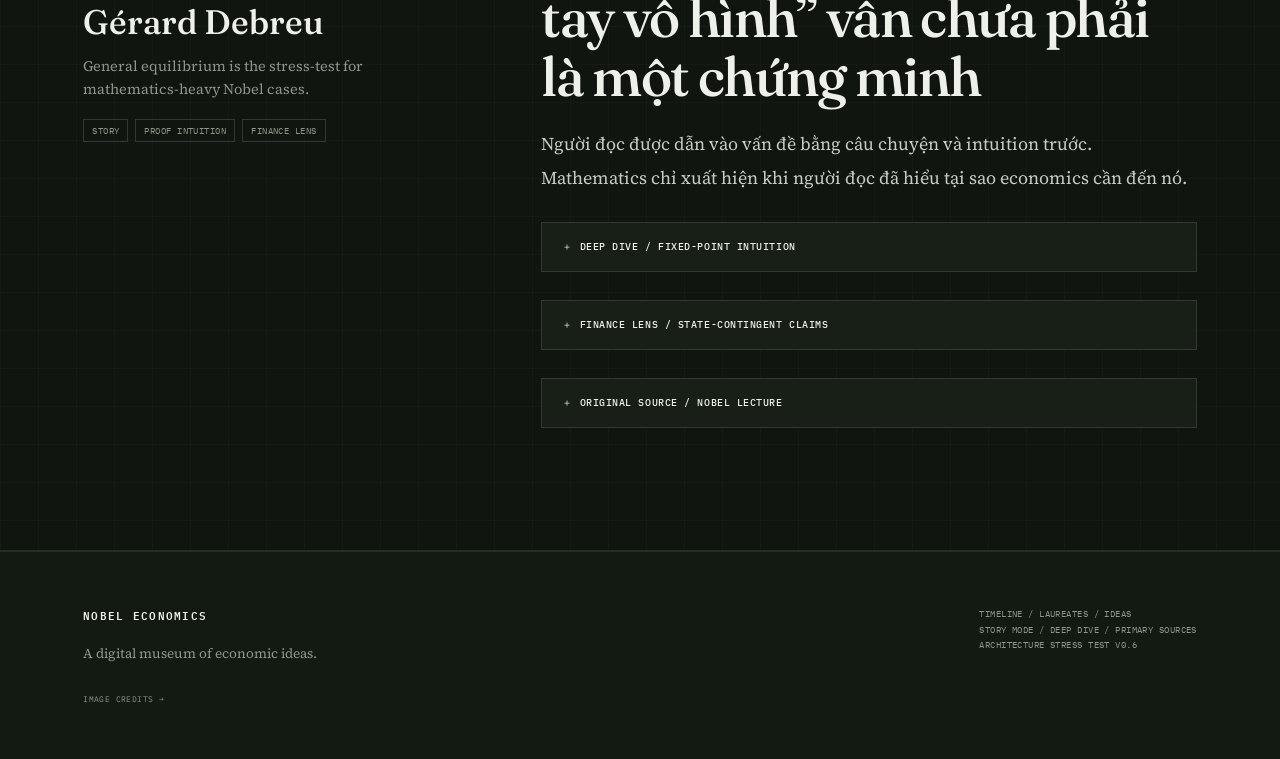
==== commit 548221fa: "Add files via upload" ====
--- a/index.html
+++ b/index.html
@@ -45,7 +45,7 @@
 
     <div class="medal-stage" aria-label="Nobel Economics medal hero">
       <div class="medal-art">
-        <img src="assets/medal.png" alt="Stylized Nobel medal visual for the Nobel Economics project">
+        <img src="assets/medal.webp" alt="Stylized Nobel medal visual for the Nobel Economics project">
       </div>
     </div>
   </section>
@@ -273,6 +273,7 @@
 <footer class="footer">
   <div><strong>NOBEL ECONOMICS</strong><br><br>A digital museum of economic ideas.</div>
   <div class="ledger">TIMELINE / LAUREATES / IDEAS<br>STORY MODE / DEEP DIVE / PRIMARY SOURCES<br>ARCHITECTURE STRESS TEST v0.6</div>
+  <div style="width:100%;font:400 8px/1.5 var(--mono);letter-spacing:.05em;text-transform:uppercase"><a href="credits.html" style="color:var(--muted)">Image credits →</a></div>
 </footer>
 
 <script src="assets/site.js" defer></script>
--- a/assets/site.css
+++ b/assets/site.css
@@ -493,3 +493,115 @@
 @media(prefers-reduced-motion:reduce){
   *{scroll-behavior:auto!important;transition:none!important}
 }
+
+
+/* LAUREATE PORTRAITS --------------------------------------------- */
+.laureate-portrait{
+  margin:24px 0 25px;
+}
+.laureate-portrait-frame{
+  position:relative;
+  overflow:hidden;
+  aspect-ratio:4/5;
+  max-width:210px;
+  border:1px solid var(--line);
+  background:var(--surface);
+}
+.laureate-portrait-frame img{
+  display:block;
+  width:100%;
+  height:100%;
+  object-fit:cover;
+  object-position:center;
+  filter:grayscale(1) sepia(.18) contrast(1.04);
+  opacity:.92;
+  transition:filter var(--ease),opacity var(--ease),transform var(--ease);
+}
+.laureate-portrait:hover img{
+  filter:grayscale(.2) sepia(.08) contrast(1.02);
+  opacity:1;
+  transform:scale(1.015);
+}
+.portrait-credit{
+  max-width:230px;
+  margin-top:8px;
+  color:var(--muted);
+  font:400 7.7px/1.5 var(--mono);
+  letter-spacing:.025em;
+}
+.portrait-credit a{
+  text-decoration:underline;
+  text-decoration-color:color-mix(in srgb,var(--brass-hi) 55%,transparent);
+  text-underline-offset:2px;
+}
+.portrait-credit a:hover{color:var(--ink)}
+
+.laureate-portraits{
+  display:grid;
+  grid-template-columns:repeat(3,minmax(0,1fr));
+  gap:9px;
+  margin:22px 0 25px;
+}
+.laureate-mini{
+  min-width:0;
+}
+.laureate-mini .laureate-portrait-frame{
+  width:100%;
+  max-width:none;
+  aspect-ratio:4/5;
+}
+.laureate-mini .portrait-name{
+  margin-top:7px;
+  color:var(--ink);
+  font:500 8px/1.35 var(--mono);
+  letter-spacing:.03em;
+  text-transform:uppercase;
+}
+.laureate-mini .portrait-credit{
+  font-size:6.8px;
+  line-height:1.4;
+  max-width:none;
+}
+.portrait-placeholder{
+  width:100%;
+  height:100%;
+  display:grid;
+  place-items:center;
+  background:
+    linear-gradient(var(--grid) 1px,transparent 1px),
+    linear-gradient(90deg,var(--grid) 1px,transparent 1px),
+    var(--surface2);
+  background-size:18px 18px;
+  color:var(--brass-hi);
+  font:520 clamp(24px,3vw,40px)/1 var(--display);
+}
+.portrait-status{
+  position:absolute;
+  left:7px;right:7px;bottom:7px;
+  padding:5px 6px;
+  background:color-mix(in srgb,var(--bg) 88%,transparent);
+  border:1px solid var(--line);
+  color:var(--muted);
+  font:400 5.8px/1.35 var(--mono);
+  letter-spacing:.04em;
+  text-transform:uppercase;
+}
+.image-credit-note{
+  padding:18px 20px;
+  border:1px solid var(--line);
+  background:var(--surface);
+  color:var(--muted);
+  font:400 9px/1.7 var(--mono);
+}
+.image-credit-note a{
+  text-decoration:underline;
+  text-underline-offset:2px;
+}
+@media(max-width:850px){
+  .laureate-portrait-frame{max-width:190px}
+  .laureate-portraits{max-width:520px}
+}
+@media(max-width:420px){
+  .laureate-portraits{grid-template-columns:repeat(3,1fr);gap:6px}
+  .laureate-mini .portrait-credit{display:none}
+}
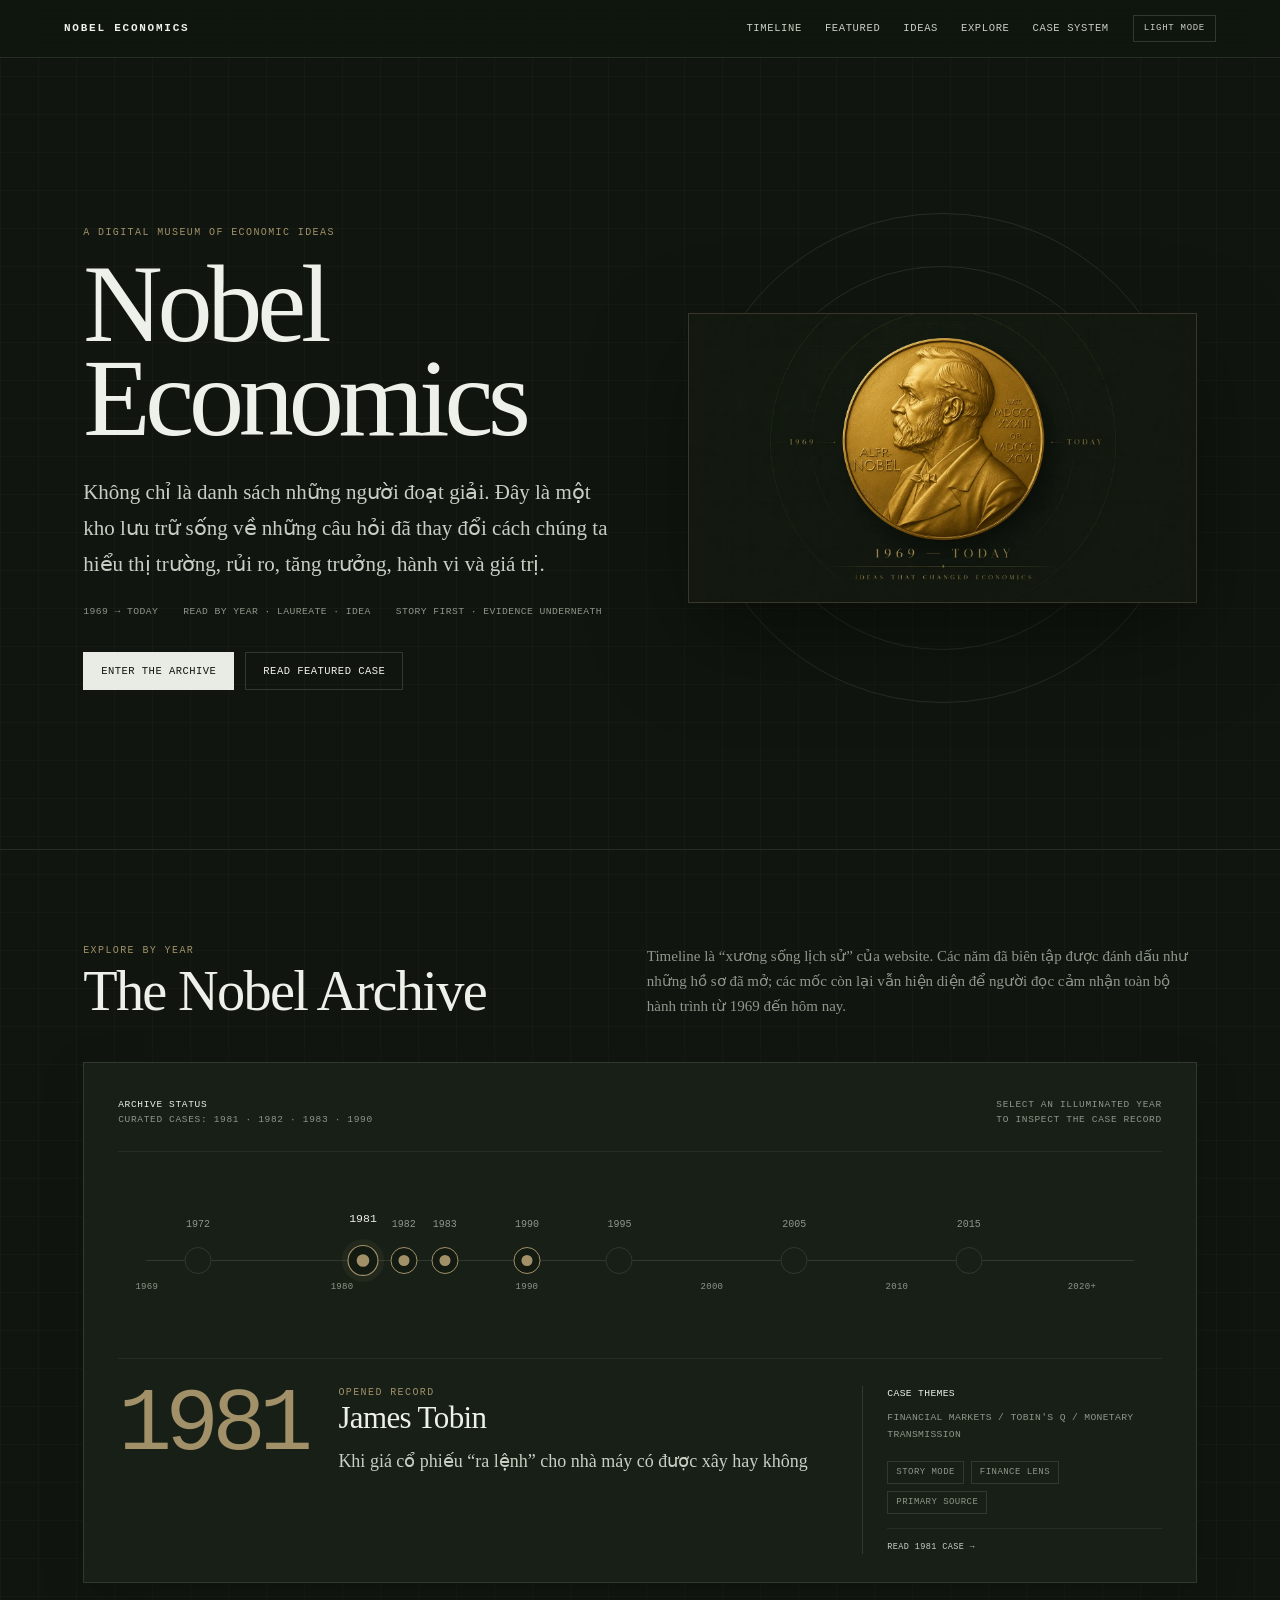
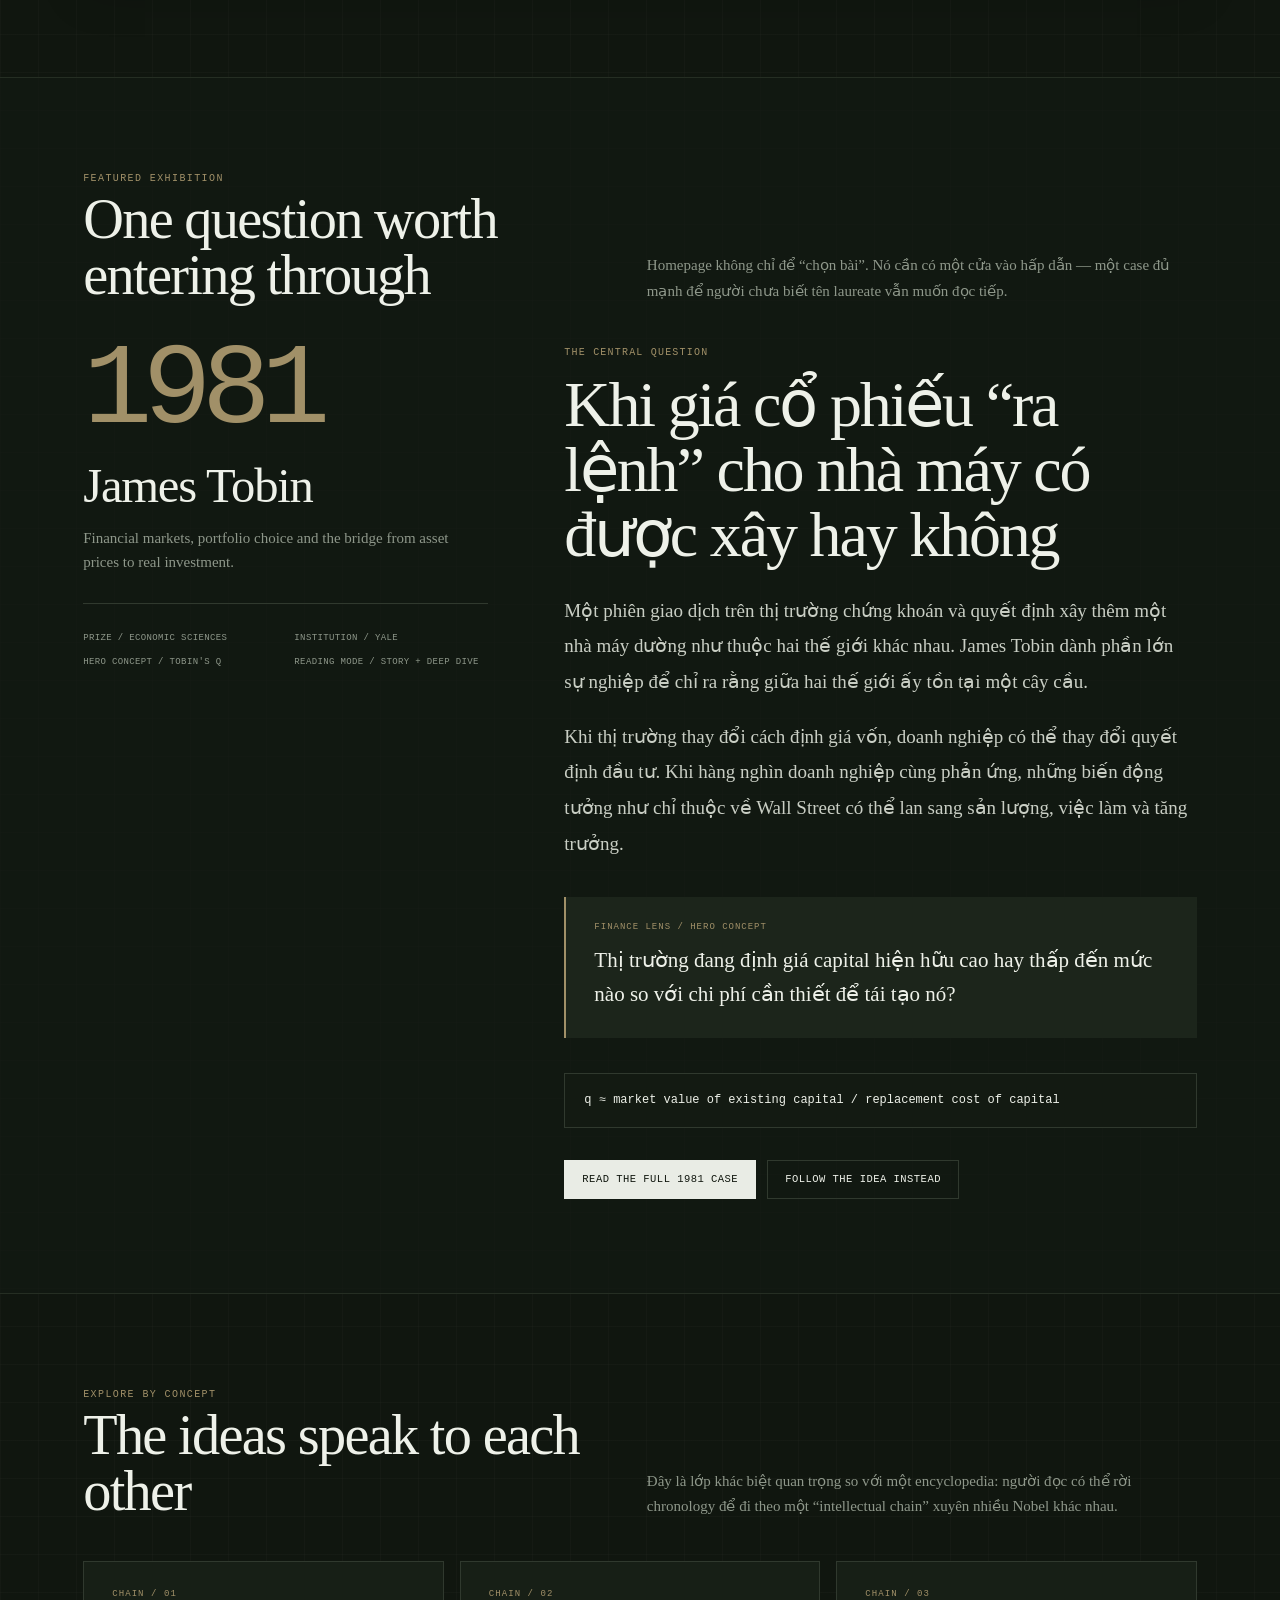
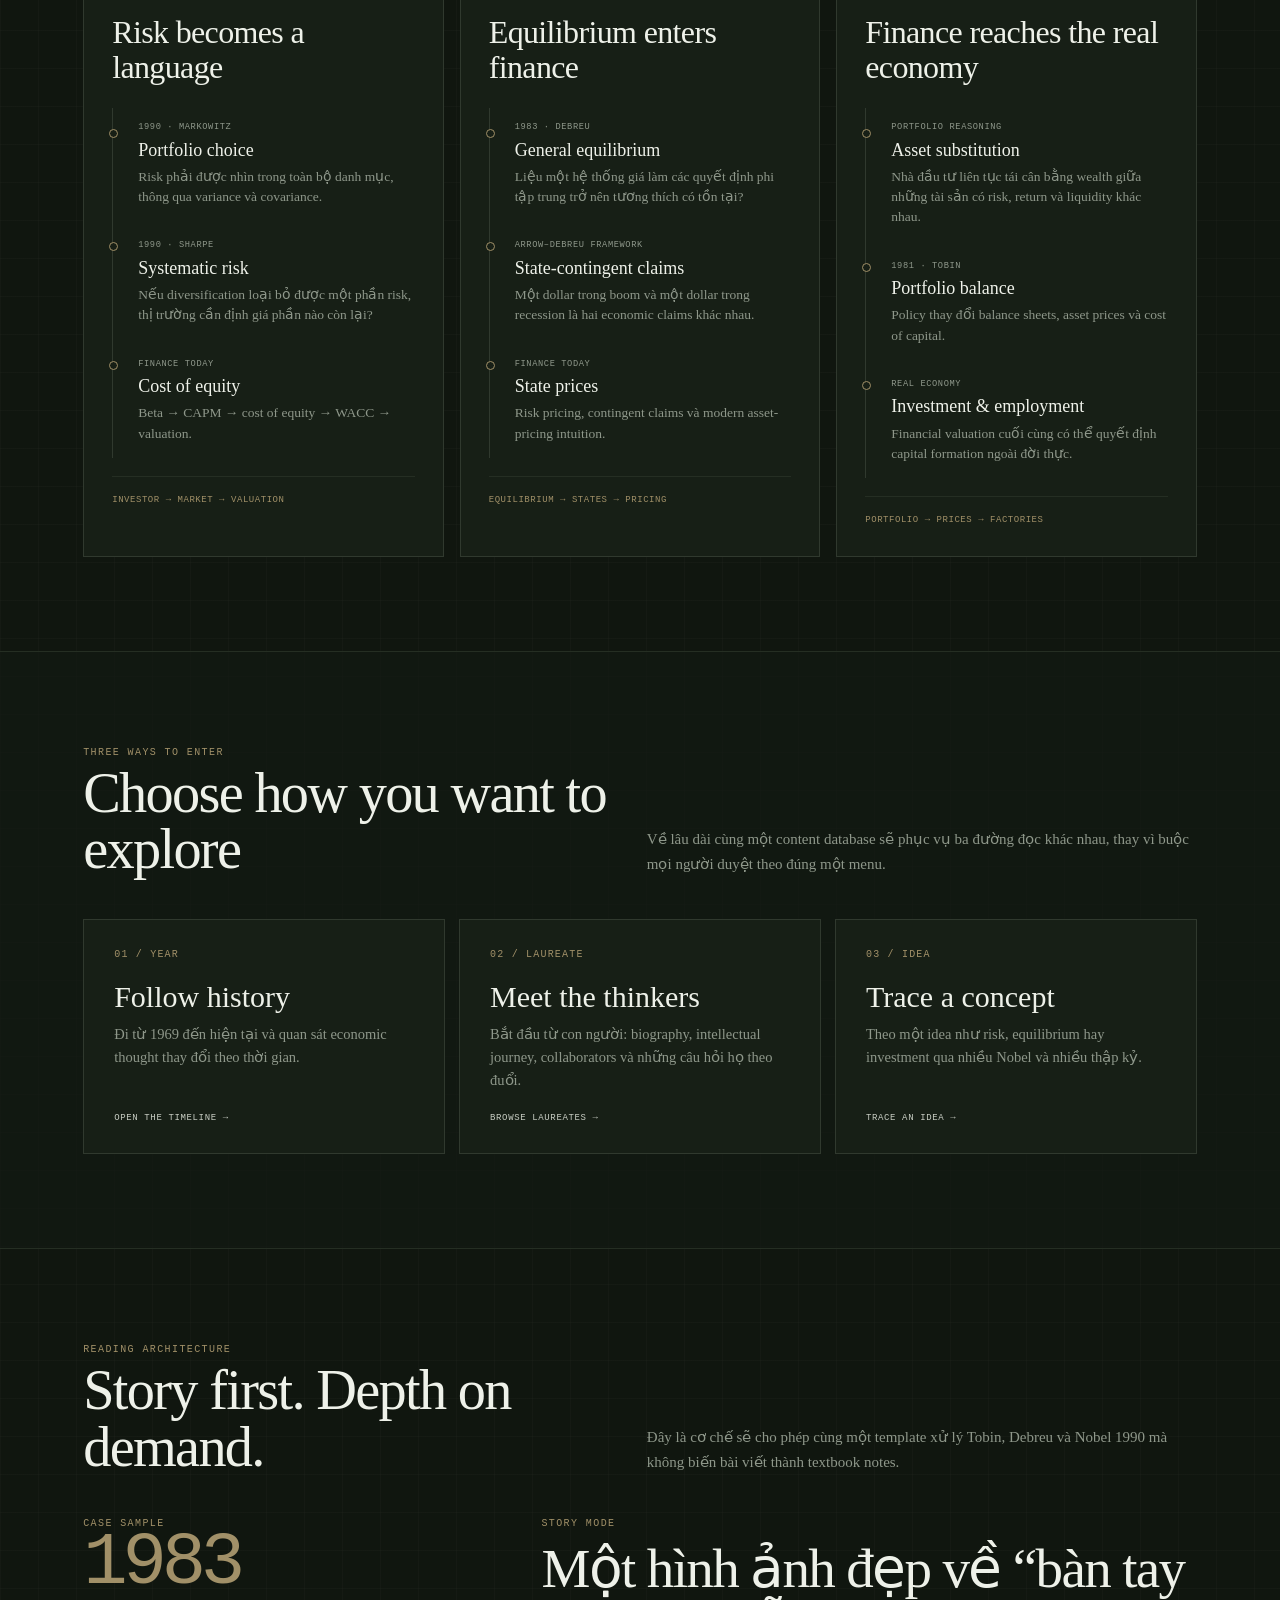
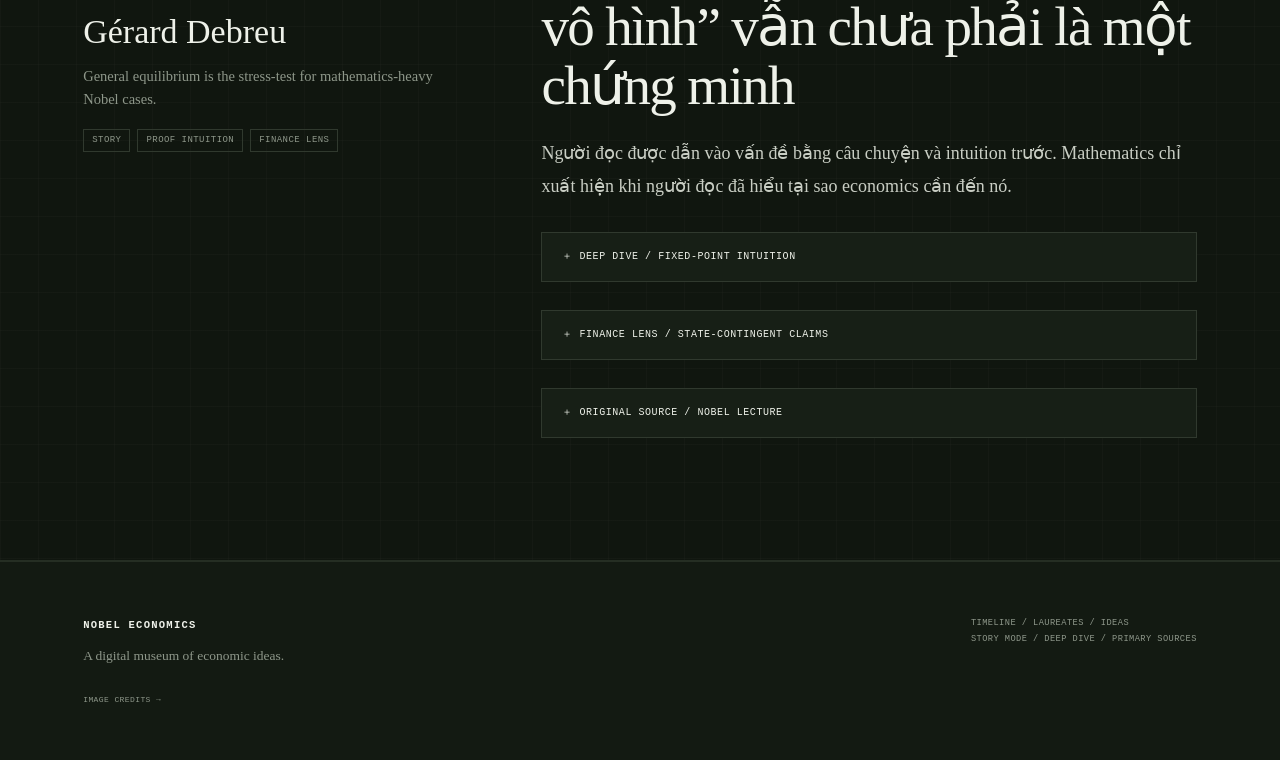
==== commit 44fa1ca3: "Add files via upload Update homepage with Nobel 1982" ====
--- a/index.html
+++ b/index.html
@@ -4,10 +4,8 @@
 <meta charset="utf-8">
 <meta name="viewport" content="width=device-width,initial-scale=1">
 <meta name="color-scheme" content="dark light">
-<title>Nobel Economics — Architecture Stress Test v0.6</title>
-<link rel="preconnect" href="https://fonts.googleapis.com">
-<link rel="preconnect" href="https://fonts.gstatic.com" crossorigin>
-<link href="https://fonts.googleapis.com/css2?family=Fraunces:opsz,wght@9..144,400;9..144,520;9..144,650;9..144,750&family=IBM+Plex+Mono:wght@400;500;600&family=Source+Serif+4:opsz,wght@8..60,400;8..60,500;8..60,600&display=swap" rel="stylesheet">
+<title>Nobel Economics — Khám phá các giải Nobel Kinh tế</title>
+<link rel="stylesheet" href="assets/fonts.css">
 <link rel="stylesheet" href="assets/site.css">
 </head>
 <body class="home-page">
@@ -63,7 +61,7 @@
 
     <div class="archive-shell">
       <div class="archive-top">
-        <div class="status"><b>Archive status</b><br>Curated cases: 1981 · 1983 · 1990</div>
+        <div class="status"><b>Archive status</b><br>Curated cases: 1981 · 1982 · 1983 · 1990</div>
         <div class="status">Select an illuminated year<br>to inspect the case record</div>
       </div>
 
@@ -79,7 +77,8 @@
           <span class="timeline-decade" style="left:93%">2020+</span>
 
           <button class="year-node available active" style="left:23%" data-year="1981" data-url="cases/1981.html" data-name="James Tobin" data-question="Khi giá cổ phiếu “ra lệnh” cho nhà máy có được xây hay không" data-topics="Financial markets / Tobin's q / Monetary transmission" aria-label="1981 James Tobin"></button>
-          <button class="year-node available" style="left:27%" data-year="1983" data-url="cases/1983.html" data-name="Gérard Debreu" data-question="Một nền kinh tế phi tập trung có thực sự tồn tại một hệ thống giá cân bằng?" data-topics="General equilibrium / Fixed point / State-contingent claims" aria-label="1983 Gerard Debreu"></button>
+          <button class="year-node available" style="left:27%" data-year="1982" data-url="cases/1982.html" data-name="George J. Stigler" data-question="Giá của thông tin và những động cơ đằng sau sự điều tiết thị trường" data-topics="Chi phí tìm kiếm thông tin · Cạnh tranh · Điều tiết thị trường" aria-label="1982 George J. Stigler"></button>
+          <button class="year-node available" style="left:31%" data-year="1983" data-url="cases/1983.html" data-name="Gérard Debreu" data-question="Một nền kinh tế phi tập trung có thực sự tồn tại một hệ thống giá cân bằng?" data-topics="General equilibrium / Fixed point / State-contingent claims" aria-label="1983 Gerard Debreu"></button>
           <button class="year-node available" style="left:39%" data-year="1990" data-url="cases/1990.html" data-name="Markowitz · Miller · Sharpe" data-question="Finance học cách đo lường, định giá và phân bổ rủi ro như thế nào?" data-topics="Portfolio / CAPM / Corporate finance" aria-label="1990 Markowitz Miller Sharpe"></button>
 
           <button class="year-node" style="left:7%" data-year="1972" aria-label="1972 chưa biên tập"></button>
@@ -272,7 +271,7 @@
 
 <footer class="footer">
   <div><strong>NOBEL ECONOMICS</strong><br><br>A digital museum of economic ideas.</div>
-  <div class="ledger">TIMELINE / LAUREATES / IDEAS<br>STORY MODE / DEEP DIVE / PRIMARY SOURCES<br>ARCHITECTURE STRESS TEST v0.6</div>
+  <div class="ledger">TIMELINE / LAUREATES / IDEAS<br>STORY MODE / DEEP DIVE / PRIMARY SOURCES</div>
   <div style="width:100%;font:400 8px/1.5 var(--mono);letter-spacing:.05em;text-transform:uppercase"><a href="credits.html" style="color:var(--muted)">Image credits →</a></div>
 </footer>
 
